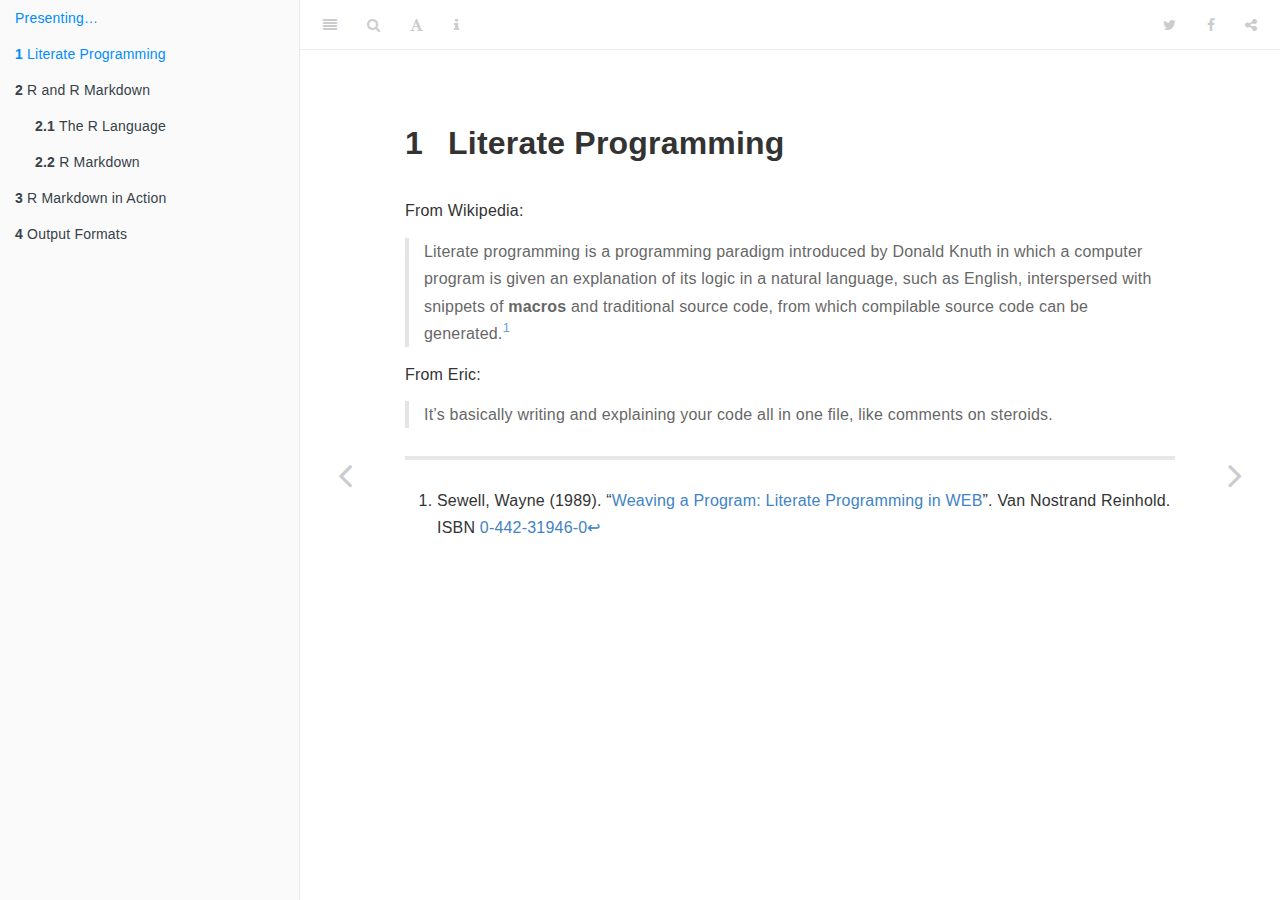
==== docs/literate-programming.html @ 5ab989b5 "Initial commit" ====
<!DOCTYPE html>
<html lang="" xml:lang="">
<head>

  <meta charset="utf-8" />
  <meta http-equiv="X-UA-Compatible" content="IE=edge" />
  <title>1 Literate Programming | _main.utf8</title>
  <meta name="description" content="" />
  <meta name="generator" content="bookdown 0.21 and GitBook 2.6.7" />

  <meta property="og:title" content="1 Literate Programming | _main.utf8" />
  <meta property="og:type" content="book" />
  
  
  
  

  <meta name="twitter:card" content="summary" />
  <meta name="twitter:title" content="1 Literate Programming | _main.utf8" />
  
  
  




  <meta name="viewport" content="width=device-width, initial-scale=1" />
  <meta name="apple-mobile-web-app-capable" content="yes" />
  <meta name="apple-mobile-web-app-status-bar-style" content="black" />
  
  
<link rel="prev" href="index.html"/>
<link rel="next" href="r-and-r-markdown.html"/>
<script src="libs/jquery-2.2.3/jquery.min.js"></script>
<link href="libs/gitbook-2.6.7/css/style.css" rel="stylesheet" />
<link href="libs/gitbook-2.6.7/css/plugin-table.css" rel="stylesheet" />
<link href="libs/gitbook-2.6.7/css/plugin-bookdown.css" rel="stylesheet" />
<link href="libs/gitbook-2.6.7/css/plugin-highlight.css" rel="stylesheet" />
<link href="libs/gitbook-2.6.7/css/plugin-search.css" rel="stylesheet" />
<link href="libs/gitbook-2.6.7/css/plugin-fontsettings.css" rel="stylesheet" />
<link href="libs/gitbook-2.6.7/css/plugin-clipboard.css" rel="stylesheet" />









<script src="libs/accessible-code-block-0.0.1/empty-anchor.js"></script>


<style type="text/css">
code.sourceCode > span { display: inline-block; line-height: 1.25; }
code.sourceCode > span { color: inherit; text-decoration: inherit; }
code.sourceCode > span:empty { height: 1.2em; }
.sourceCode { overflow: visible; }
code.sourceCode { white-space: pre; position: relative; }
pre.sourceCode { margin: 0; }
@media screen {
div.sourceCode { overflow: auto; }
}
@media print {
code.sourceCode { white-space: pre-wrap; }
code.sourceCode > span { text-indent: -5em; padding-left: 5em; }
}
pre.numberSource code
  { counter-reset: source-line 0; }
pre.numberSource code > span
  { position: relative; left: -4em; counter-increment: source-line; }
pre.numberSource code > span > a:first-child::before
  { content: counter(source-line);
    position: relative; left: -1em; text-align: right; vertical-align: baseline;
    border: none; display: inline-block;
    -webkit-touch-callout: none; -webkit-user-select: none;
    -khtml-user-select: none; -moz-user-select: none;
    -ms-user-select: none; user-select: none;
    padding: 0 4px; width: 4em;
    color: #aaaaaa;
  }
pre.numberSource { margin-left: 3em; border-left: 1px solid #aaaaaa;  padding-left: 4px; }
div.sourceCode
  {   }
@media screen {
code.sourceCode > span > a:first-child::before { text-decoration: underline; }
}
code span.al { color: #ff0000; font-weight: bold; } /* Alert */
code span.an { color: #60a0b0; font-weight: bold; font-style: italic; } /* Annotation */
code span.at { color: #7d9029; } /* Attribute */
code span.bn { color: #40a070; } /* BaseN */
code span.bu { } /* BuiltIn */
code span.cf { color: #007020; font-weight: bold; } /* ControlFlow */
code span.ch { color: #4070a0; } /* Char */
code span.cn { color: #880000; } /* Constant */
code span.co { color: #60a0b0; font-style: italic; } /* Comment */
code span.cv { color: #60a0b0; font-weight: bold; font-style: italic; } /* CommentVar */
code span.do { color: #ba2121; font-style: italic; } /* Documentation */
code span.dt { color: #902000; } /* DataType */
code span.dv { color: #40a070; } /* DecVal */
code span.er { color: #ff0000; font-weight: bold; } /* Error */
code span.ex { } /* Extension */
code span.fl { color: #40a070; } /* Float */
code span.fu { color: #06287e; } /* Function */
code span.im { } /* Import */
code span.in { color: #60a0b0; font-weight: bold; font-style: italic; } /* Information */
code span.kw { color: #007020; font-weight: bold; } /* Keyword */
code span.op { color: #666666; } /* Operator */
code span.ot { color: #007020; } /* Other */
code span.pp { color: #bc7a00; } /* Preprocessor */
code span.sc { color: #4070a0; } /* SpecialChar */
code span.ss { color: #bb6688; } /* SpecialString */
code span.st { color: #4070a0; } /* String */
code span.va { color: #19177c; } /* Variable */
code span.vs { color: #4070a0; } /* VerbatimString */
code span.wa { color: #60a0b0; font-weight: bold; font-style: italic; } /* Warning */
</style>

<link rel="stylesheet" href="style/caption.css" type="text/css" />
</head>

<body>



  <div class="book without-animation with-summary font-size-2 font-family-1" data-basepath=".">

    <div class="book-summary">
      <nav role="navigation">

<ul class="summary">
<li class="chapter" data-level="" data-path="index.html"><a href="index.html"><i class="fa fa-check"></i>Presenting…</a></li>
<li class="chapter" data-level="1" data-path="literate-programming.html"><a href="literate-programming.html"><i class="fa fa-check"></i><b>1</b> Literate Programming</a></li>
<li class="chapter" data-level="2" data-path="r-and-r-markdown.html"><a href="r-and-r-markdown.html"><i class="fa fa-check"></i><b>2</b> R and R Markdown</a><ul>
<li class="chapter" data-level="2.1" data-path="r-and-r-markdown.html"><a href="r-and-r-markdown.html#the-r-language"><i class="fa fa-check"></i><b>2.1</b> The R Language</a></li>
<li class="chapter" data-level="2.2" data-path="r-and-r-markdown.html"><a href="r-and-r-markdown.html#r-markdown"><i class="fa fa-check"></i><b>2.2</b> R Markdown</a></li>
</ul></li>
<li class="chapter" data-level="3" data-path="r-markdown-in-action.html"><a href="r-markdown-in-action.html"><i class="fa fa-check"></i><b>3</b> R Markdown in Action</a></li>
<li class="chapter" data-level="4" data-path="output-formats.html"><a href="output-formats.html"><i class="fa fa-check"></i><b>4</b> Output Formats</a></li>
</ul>

      </nav>
    </div>

    <div class="book-body">
      <div class="body-inner">
        <div class="book-header" role="navigation">
          <h1>
            <i class="fa fa-circle-o-notch fa-spin"></i><a href="./"></a>
          </h1>
        </div>

        <div class="page-wrapper" tabindex="-1" role="main">
          <div class="page-inner">

            <section class="normal" id="section-">
<div id="literate-programming" class="section level1">
<h1><span class="header-section-number">1</span> Literate Programming</h1>
<p>From Wikipedia:</p>
<blockquote>
<p>Literate programming is a programming paradigm introduced by Donald Knuth in which a computer program is given an explanation of its logic in a natural language, such as English, interspersed with snippets of <strong>macros</strong> and traditional source code, from which compilable source code can be generated.<a href="#fn1" class="footnote-ref" id="fnref1"><sup>1</sup></a></p>
</blockquote>
<p>From Eric:</p>
<blockquote>
<p>It’s basically writing and explaining your code all in one file, like comments on steroids.</p>
</blockquote>

</div>
<div class="footnotes">
<hr />
<ol start="1">
<li id="fn1"><p>Sewell, Wayne (1989). “<a href="https://archive.org/details/weavingprogramli0000sewe">Weaving a Program: Literate Programming in WEB</a>”. Van Nostrand Reinhold. ISBN <a href="https://en.wikipedia.org/wiki/Special:BookSources/0-442-31946-0">0-442-31946-0</a><a href="literate-programming.html#fnref1" class="footnote-back">↩︎</a></p></li>
</ol>
</div>
            </section>

          </div>
        </div>
      </div>
<a href="index.html" class="navigation navigation-prev " aria-label="Previous page"><i class="fa fa-angle-left"></i></a>
<a href="r-and-r-markdown.html" class="navigation navigation-next " aria-label="Next page"><i class="fa fa-angle-right"></i></a>
    </div>
  </div>
<script src="libs/gitbook-2.6.7/js/app.min.js"></script>
<script src="libs/gitbook-2.6.7/js/lunr.js"></script>
<script src="libs/gitbook-2.6.7/js/clipboard.min.js"></script>
<script src="libs/gitbook-2.6.7/js/plugin-search.js"></script>
<script src="libs/gitbook-2.6.7/js/plugin-sharing.js"></script>
<script src="libs/gitbook-2.6.7/js/plugin-fontsettings.js"></script>
<script src="libs/gitbook-2.6.7/js/plugin-bookdown.js"></script>
<script src="libs/gitbook-2.6.7/js/jquery.highlight.js"></script>
<script src="libs/gitbook-2.6.7/js/plugin-clipboard.js"></script>
<script>
gitbook.require(["gitbook"], function(gitbook) {
gitbook.start({
"sharing": {
"github": false,
"facebook": true,
"twitter": true,
"linkedin": false,
"weibo": false,
"instapaper": false,
"vk": false,
"all": ["facebook", "twitter", "linkedin", "weibo", "instapaper"]
},
"fontsettings": {
"theme": "white",
"family": "sans",
"size": 2
},
"edit": {
"link": null,
"text": null
},
"history": {
"link": null,
"text": null
},
"view": {
"link": null,
"text": null
},
"download": null,
"toc": {
"collapse": "subsection"
}
});
});
</script>

</body>

</html>
---- docs/libs/gitbook-2.6.7/css/style.css ----
/*! normalize.css v2.1.0 | MIT License | git.io/normalize */img,legend{border:0}*,.fa{-webkit-font-smoothing:antialiased}.fa-ul>li,sub,sup{position:relative}.book .book-body .page-wrapper .page-inner section.normal hr:after,.book-langs-index .inner .languages:after,.buttons:after,.dropdown-menu .buttons:after{clear:both}body,html{-ms-text-size-adjust:100%;-webkit-text-size-adjust:100%}article,aside,details,figcaption,figure,footer,header,hgroup,main,nav,section,summary{display:block}audio,canvas,video{display:inline-block}.hidden,[hidden]{display:none}audio:not([controls]){display:none;height:0}html{font-family:sans-serif}body,figure{margin:0}a:focus{outline:dotted thin}a:active,a:hover{outline:0}h1{font-size:2em;margin:.67em 0}abbr[title]{border-bottom:1px dotted}b,strong{font-weight:700}dfn{font-style:italic}hr{-moz-box-sizing:content-box;box-sizing:content-box;height:0}mark{background:#ff0;color:#000}code,kbd,pre,samp{font-family:monospace,serif;font-size:1em}pre{white-space:pre-wrap}q{quotes:"\201C" "\201D" "\2018" "\2019"}small{font-size:80%}sub,sup{font-size:75%;line-height:0;vertical-align:baseline}sup{top:-.5em}sub{bottom:-.25em}svg:not(:root){overflow:hidden}fieldset{border:1px solid silver;margin:0 2px;padding:.35em .625em .75em}legend{padding:0}button,input,select,textarea{font-family:inherit;font-size:100%;margin:0}button,input{line-height:normal}button,select{text-transform:none}button,html input[type=button],input[type=reset],input[type=submit]{-webkit-appearance:button;cursor:pointer}button[disabled],html input[disabled]{cursor:default}input[type=checkbox],input[type=radio]{box-sizing:border-box;padding:0}input[type=search]{-webkit-appearance:textfield;-moz-box-sizing:content-box;-webkit-box-sizing:content-box;box-sizing:content-box}input[type=search]::-webkit-search-cancel-button{margin-right:10px;}button::-moz-focus-inner,input::-moz-focus-inner{border:0;padding:0}textarea{overflow:auto;vertical-align:top}table{border-collapse:collapse;border-spacing:0}/*!
 * Preboot v2
 *
 * Open sourced under MIT license by @mdo.
 * Some variables and mixins from Bootstrap (Apache 2 license).
 */.link-inherit,.link-inherit:focus,.link-inherit:hover{color:inherit}.fa,.fa-stack{display:inline-block}/*!
 *  Font Awesome 4.1.0 by @davegandy - http://fontawesome.io - @fontawesome
 *  License - http://fontawesome.io/license (Font: SIL OFL 1.1, CSS: MIT License)
 */@font-face{font-family:FontAwesome;src:url(./fontawesome/fontawesome-webfont.ttf?v=4.1.0) format('truetype');font-weight:400;font-style:normal}.fa{font-family:FontAwesome;font-style:normal;font-weight:400;line-height:1;-moz-osx-font-smoothing:grayscale}.book .book-header,.book .book-summary{font-family:"Helvetica Neue",Helvetica,Arial,sans-serif}.fa-lg{font-size:1.33333333em;line-height:.75em;vertical-align:-15%}.fa-2x{font-size:2em}.fa-3x{font-size:3em}.fa-4x{font-size:4em}.fa-5x{font-size:5em}.fa-fw{width:1.28571429em;text-align:center}.fa-ul{padding-left:0;margin-left:2.14285714em;list-style-type:none}.fa-li{position:absolute;left:-2.14285714em;width:2.14285714em;top:.14285714em;text-align:center}.fa-li.fa-lg{left:-1.85714286em}.fa-border{padding:.2em .25em .15em;border:.08em solid #eee;border-radius:.1em}.pull-right{float:right}.pull-left{float:left}.fa.pull-left{margin-right:.3em}.fa.pull-right{margin-left:.3em}.fa-spin{-webkit-animation:spin 2s infinite linear;-moz-animation:spin 2s infinite linear;-o-animation:spin 2s infinite linear;animation:spin 2s infinite linear}@-moz-keyframes spin{0%{-moz-transform:rotate(0)}100%{-moz-transform:rotate(359deg)}}@-webkit-keyframes spin{0%{-webkit-transform:rotate(0)}100%{-webkit-transform:rotate(359deg)}}@-o-keyframes spin{0%{-o-transform:rotate(0)}100%{-o-transform:rotate(359deg)}}@keyframes spin{0%{-webkit-transform:rotate(0);transform:rotate(0)}100%{-webkit-transform:rotate(359deg);transform:rotate(359deg)}}.fa-rotate-90{filter:progid:DXImageTransform.Microsoft.BasicImage(rotation=1);-webkit-transform:rotate(90deg);-moz-transform:rotate(90deg);-ms-transform:rotate(90deg);-o-transform:rotate(90deg);transform:rotate(90deg)}.fa-rotate-180{filter:progid:DXImageTransform.Microsoft.BasicImage(rotation=2);-webkit-transform:rotate(180deg);-moz-transform:rotate(180deg);-ms-transform:rotate(180deg);-o-transform:rotate(180deg);transform:rotate(180deg)}.fa-rotate-270{filter:progid:DXImageTransform.Microsoft.BasicImage(rotation=3);-webkit-transform:rotate(270deg);-moz-transform:rotate(270deg);-ms-transform:rotate(270deg);-o-transform:rotate(270deg);transform:rotate(270deg)}.fa-flip-horizontal{filter:progid:DXImageTransform.Microsoft.BasicImage(rotation=0, mirror=1);-webkit-transform:scale(-1,1);-moz-transform:scale(-1,1);-ms-transform:scale(-1,1);-o-transform:scale(-1,1);transform:scale(-1,1)}.fa-flip-vertical{filter:progid:DXImageTransform.Microsoft.BasicImage(rotation=2, mirror=1);-webkit-transform:scale(1,-1);-moz-transform:scale(1,-1);-ms-transform:scale(1,-1);-o-transform:scale(1,-1);transform:scale(1,-1)}.fa-stack{position:relative;width:2em;height:2em;line-height:2em;vertical-align:middle}.fa-stack-1x,.fa-stack-2x{position:absolute;left:0;width:100%;text-align:center}.fa-stack-1x{line-height:inherit}.fa-stack-2x{font-size:2em}.fa-inverse{color:#fff}.fa-glass:before{content:"\f000"}.fa-music:before{content:"\f001"}.fa-search:before{content:"\f002"}.fa-envelope-o:before{content:"\f003"}.fa-heart:before{content:"\f004"}.fa-star:before{content:"\f005"}.fa-star-o:before{content:"\f006"}.fa-user:before{content:"\f007"}.fa-film:before{content:"\f008"}.fa-th-large:before{content:"\f009"}.fa-th:before{content:"\f00a"}.fa-th-list:before{content:"\f00b"}.fa-check:before{content:"\f00c"}.fa-times:before{content:"\f00d"}.fa-search-plus:before{content:"\f00e"}.fa-search-minus:before{content:"\f010"}.fa-power-off:before{content:"\f011"}.fa-signal:before{content:"\f012"}.fa-cog:before,.fa-gear:before{content:"\f013"}.fa-trash-o:before{content:"\f014"}.fa-home:before{content:"\f015"}.fa-file-o:before{content:"\f016"}.fa-clock-o:before{content:"\f017"}.fa-road:before{content:"\f018"}.fa-download:before{content:"\f019"}.fa-arrow-circle-o-down:before{content:"\f01a"}.fa-arrow-circle-o-up:before{content:"\f01b"}.fa-inbox:before{content:"\f01c"}.fa-play-circle-o:before{content:"\f01d"}.fa-repeat:before,.fa-rotate-right:before{content:"\f01e"}.fa-refresh:before{content:"\f021"}.fa-list-alt:before{content:"\f022"}.fa-lock:before{content:"\f023"}.fa-flag:before{content:"\f024"}.fa-headphones:before{content:"\f025"}.fa-volume-off:before{content:"\f026"}.fa-volume-down:before{content:"\f027"}.fa-volume-up:before{content:"\f028"}.fa-qrcode:before{content:"\f029"}.fa-barcode:before{content:"\f02a"}.fa-tag:before{content:"\f02b"}.fa-tags:before{content:"\f02c"}.fa-book:before{content:"\f02d"}.fa-bookmark:before{content:"\f02e"}.fa-print:before{content:"\f02f"}.fa-camera:before{content:"\f030"}.fa-font:before{content:"\f031"}.fa-bold:before{content:"\f032"}.fa-italic:before{content:"\f033"}.fa-text-height:before{content:"\f034"}.fa-text-width:before{content:"\f035"}.fa-align-left:before{content:"\f036"}.fa-align-center:before{content:"\f037"}.fa-align-right:before{content:"\f038"}.fa-align-justify:before{content:"\f039"}.fa-list:before{content:"\f03a"}.fa-dedent:before,.fa-outdent:before{content:"\f03b"}.fa-indent:before{content:"\f03c"}.fa-video-camera:before{content:"\f03d"}.fa-image:before,.fa-photo:before,.fa-picture-o:before{content:"\f03e"}.fa-pencil:before{content:"\f040"}.fa-map-marker:before{content:"\f041"}.fa-adjust:before{content:"\f042"}.fa-tint:before{content:"\f043"}.fa-edit:before,.fa-pencil-square-o:before{content:"\f044"}.fa-share-square-o:before{content:"\f045"}.fa-check-square-o:before{content:"\f046"}.fa-arrows:before{content:"\f047"}.fa-step-backward:before{content:"\f048"}.fa-fast-backward:before{content:"\f049"}.fa-backward:before{content:"\f04a"}.fa-play:before{content:"\f04b"}.fa-pause:before{content:"\f04c"}.fa-stop:before{content:"\f04d"}.fa-forward:before{content:"\f04e"}.fa-fast-forward:before{content:"\f050"}.fa-step-forward:before{content:"\f051"}.fa-eject:before{content:"\f052"}.fa-chevron-left:before{content:"\f053"}.fa-chevron-right:before{content:"\f054"}.fa-plus-circle:before{content:"\f055"}.fa-minus-circle:before{content:"\f056"}.fa-times-circle:before{content:"\f057"}.fa-check-circle:before{content:"\f058"}.fa-question-circle:before{content:"\f059"}.fa-info-circle:before{content:"\f05a"}.fa-crosshairs:before{content:"\f05b"}.fa-times-circle-o:before{content:"\f05c"}.fa-check-circle-o:before{content:"\f05d"}.fa-ban:before{content:"\f05e"}.fa-arrow-left:before{content:"\f060"}.fa-arrow-right:before{content:"\f061"}.fa-arrow-up:before{content:"\f062"}.fa-arrow-down:before{content:"\f063"}.fa-mail-forward:before,.fa-share:before{content:"\f064"}.fa-expand:before{content:"\f065"}.fa-compress:before{content:"\f066"}.fa-plus:before{content:"\f067"}.fa-minus:before{content:"\f068"}.fa-asterisk:before{content:"\f069"}.fa-exclamation-circle:before{content:"\f06a"}.fa-gift:before{content:"\f06b"}.fa-leaf:before{content:"\f06c"}.fa-fire:before{content:"\f06d"}.fa-eye:before{content:"\f06e"}.fa-eye-slash:before{content:"\f070"}.fa-exclamation-triangle:before,.fa-warning:before{content:"\f071"}.fa-plane:before{content:"\f072"}.fa-calendar:before{content:"\f073"}.fa-random:before{content:"\f074"}.fa-comment:before{content:"\f075"}.fa-magnet:before{content:"\f076"}.fa-chevron-up:before{content:"\f077"}.fa-chevron-down:before{content:"\f078"}.fa-retweet:before{content:"\f079"}.fa-shopping-cart:before{content:"\f07a"}.fa-folder:before{content:"\f07b"}.fa-folder-open:before{content:"\f07c"}.fa-arrows-v:before{content:"\f07d"}.fa-arrows-h:before{content:"\f07e"}.fa-bar-chart-o:before{content:"\f080"}.fa-twitter-square:before{content:"\f081"}.fa-facebook-square:before{content:"\f082"}.fa-camera-retro:before{content:"\f083"}.fa-key:before{content:"\f084"}.fa-cogs:before,.fa-gears:before{content:"\f085"}.fa-comments:before{content:"\f086"}.fa-thumbs-o-up:before{content:"\f087"}.fa-thumbs-o-down:before{content:"\f088"}.fa-star-half:before{content:"\f089"}.fa-heart-o:before{content:"\f08a"}.fa-sign-out:before{content:"\f08b"}.fa-linkedin-square:before{content:"\f08c"}.fa-thumb-tack:before{content:"\f08d"}.fa-external-link:before{content:"\f08e"}.fa-sign-in:before{content:"\f090"}.fa-trophy:before{content:"\f091"}.fa-github-square:before{content:"\f092"}.fa-upload:before{content:"\f093"}.fa-lemon-o:before{content:"\f094"}.fa-phone:before{content:"\f095"}.fa-square-o:before{content:"\f096"}.fa-bookmark-o:before{content:"\f097"}.fa-phone-square:before{content:"\f098"}.fa-twitter:before{content:"\f099"}.fa-facebook:before{content:"\f09a"}.fa-github:before{content:"\f09b"}.fa-unlock:before{content:"\f09c"}.fa-credit-card:before{content:"\f09d"}.fa-rss:before{content:"\f09e"}.fa-hdd-o:before{content:"\f0a0"}.fa-bullhorn:before{content:"\f0a1"}.fa-bell:before{content:"\f0f3"}.fa-certificate:before{content:"\f0a3"}.fa-hand-o-right:before{content:"\f0a4"}.fa-hand-o-left:before{content:"\f0a5"}.fa-hand-o-up:before{content:"\f0a6"}.fa-hand-o-down:before{content:"\f0a7"}.fa-arrow-circle-left:before{content:"\f0a8"}.fa-arrow-circle-right:before{content:"\f0a9"}.fa-arrow-circle-up:before{content:"\f0aa"}.fa-arrow-circle-down:before{content:"\f0ab"}.fa-globe:before{content:"\f0ac"}.fa-wrench:before{content:"\f0ad"}.fa-tasks:before{content:"\f0ae"}.fa-filter:before{content:"\f0b0"}.fa-briefcase:before{content:"\f0b1"}.fa-arrows-alt:before{content:"\f0b2"}.fa-group:before,.fa-users:before{content:"\f0c0"}.fa-chain:before,.fa-link:before{content:"\f0c1"}.fa-cloud:before{content:"\f0c2"}.fa-flask:before{content:"\f0c3"}.fa-cut:before,.fa-scissors:before{content:"\f0c4"}.fa-copy:before,.fa-files-o:before{content:"\f0c5"}.fa-paperclip:before{content:"\f0c6"}.fa-floppy-o:before,.fa-save:before{content:"\f0c7"}.fa-square:before{content:"\f0c8"}.fa-bars:before,.fa-navicon:before,.fa-reorder:before{content:"\f0c9"}.fa-list-ul:before{content:"\f0ca"}.fa-list-ol:before{content:"\f0cb"}.fa-strikethrough:before{content:"\f0cc"}.fa-underline:before{content:"\f0cd"}.fa-table:before{content:"\f0ce"}.fa-magic:before{content:"\f0d0"}.fa-truck:before{content:"\f0d1"}.fa-pinterest:before{content:"\f0d2"}.fa-pinterest-square:before{content:"\f0d3"}.fa-google-plus-square:before{content:"\f0d4"}.fa-google-plus:before{content:"\f0d5"}.fa-money:before{content:"\f0d6"}.fa-caret-down:before{content:"\f0d7"}.fa-caret-up:before{content:"\f0d8"}.fa-caret-left:before{content:"\f0d9"}.fa-caret-right:before{content:"\f0da"}.fa-columns:before{content:"\f0db"}.fa-sort:before,.fa-unsorted:before{content:"\f0dc"}.fa-sort-desc:before,.fa-sort-down:before{content:"\f0dd"}.fa-sort-asc:before,.fa-sort-up:before{content:"\f0de"}.fa-envelope:before{content:"\f0e0"}.fa-linkedin:before{content:"\f0e1"}.fa-rotate-left:before,.fa-undo:before{content:"\f0e2"}.fa-gavel:before,.fa-legal:before{content:"\f0e3"}.fa-dashboard:before,.fa-tachometer:before{content:"\f0e4"}.fa-comment-o:before{content:"\f0e5"}.fa-comments-o:before{content:"\f0e6"}.fa-bolt:before,.fa-flash:before{content:"\f0e7"}.fa-sitemap:before{content:"\f0e8"}.fa-umbrella:before{content:"\f0e9"}.fa-clipboard:before,.fa-paste:before{content:"\f0ea"}.fa-lightbulb-o:before{content:"\f0eb"}.fa-exchange:before{content:"\f0ec"}.fa-cloud-download:before{content:"\f0ed"}.fa-cloud-upload:before{content:"\f0ee"}.fa-user-md:before{content:"\f0f0"}.fa-stethoscope:before{content:"\f0f1"}.fa-suitcase:before{content:"\f0f2"}.fa-bell-o:before{content:"\f0a2"}.fa-coffee:before{content:"\f0f4"}.fa-cutlery:before{content:"\f0f5"}.fa-file-text-o:before{content:"\f0f6"}.fa-building-o:before{content:"\f0f7"}.fa-hospital-o:before{content:"\f0f8"}.fa-ambulance:before{content:"\f0f9"}.fa-medkit:before{content:"\f0fa"}.fa-fighter-jet:before{content:"\f0fb"}.fa-beer:before{content:"\f0fc"}.fa-h-square:before{content:"\f0fd"}.fa-plus-square:before{content:"\f0fe"}.fa-angle-double-left:before{content:"\f100"}.fa-angle-double-right:before{content:"\f101"}.fa-angle-double-up:before{content:"\f102"}.fa-angle-double-down:before{content:"\f103"}.fa-angle-left:before{content:"\f104"}.fa-angle-right:before{content:"\f105"}.fa-angle-up:before{content:"\f106"}.fa-angle-down:before{content:"\f107"}.fa-desktop:before{content:"\f108"}.fa-laptop:before{content:"\f109"}.fa-tablet:before{content:"\f10a"}.fa-mobile-phone:before,.fa-mobile:before{content:"\f10b"}.fa-circle-o:before{content:"\f10c"}.fa-quote-left:before{content:"\f10d"}.fa-quote-right:before{content:"\f10e"}.fa-spinner:before{content:"\f110"}.fa-circle:before{content:"\f111"}.fa-mail-reply:before,.fa-reply:before{content:"\f112"}.fa-github-alt:before{content:"\f113"}.fa-folder-o:before{content:"\f114"}.fa-folder-open-o:before{content:"\f115"}.fa-smile-o:before{content:"\f118"}.fa-frown-o:before{content:"\f119"}.fa-meh-o:before{content:"\f11a"}.fa-gamepad:before{content:"\f11b"}.fa-keyboard-o:before{content:"\f11c"}.fa-flag-o:before{content:"\f11d"}.fa-flag-checkered:before{content:"\f11e"}.fa-terminal:before{content:"\f120"}.fa-code:before{content:"\f121"}.fa-mail-reply-all:before,.fa-reply-all:before{content:"\f122"}.fa-star-half-empty:before,.fa-star-half-full:before,.fa-star-half-o:before{content:"\f123"}.fa-location-arrow:before{content:"\f124"}.fa-crop:before{content:"\f125"}.fa-code-fork:before{content:"\f126"}.fa-chain-broken:before,.fa-unlink:before{content:"\f127"}.fa-question:before{content:"\f128"}.fa-info:before{content:"\f129"}.fa-exclamation:before{content:"\f12a"}.fa-superscript:before{content:"\f12b"}.fa-subscript:before{content:"\f12c"}.fa-eraser:before{content:"\f12d"}.fa-puzzle-piece:before{content:"\f12e"}.fa-microphone:before{content:"\f130"}.fa-microphone-slash:before{content:"\f131"}.fa-shield:before{content:"\f132"}.fa-calendar-o:before{content:"\f133"}.fa-fire-extinguisher:before{content:"\f134"}.fa-rocket:before{content:"\f135"}.fa-maxcdn:before{content:"\f136"}.fa-chevron-circle-left:before{content:"\f137"}.fa-chevron-circle-right:before{content:"\f138"}.fa-chevron-circle-up:before{content:"\f139"}.fa-chevron-circle-down:before{content:"\f13a"}.fa-html5:before{content:"\f13b"}.fa-css3:before{content:"\f13c"}.fa-anchor:before{content:"\f13d"}.fa-unlock-alt:before{content:"\f13e"}.fa-bullseye:before{content:"\f140"}.fa-ellipsis-h:before{content:"\f141"}.fa-ellipsis-v:before{content:"\f142"}.fa-rss-square:before{content:"\f143"}.fa-play-circle:before{content:"\f144"}.fa-ticket:before{content:"\f145"}.fa-minus-square:before{content:"\f146"}.fa-minus-square-o:before{content:"\f147"}.fa-level-up:before{content:"\f148"}.fa-level-down:before{content:"\f149"}.fa-check-square:before{content:"\f14a"}.fa-pencil-square:before{content:"\f14b"}.fa-external-link-square:before{content:"\f14c"}.fa-share-square:before{content:"\f14d"}.fa-compass:before{content:"\f14e"}.fa-caret-square-o-down:before,.fa-toggle-down:before{content:"\f150"}.fa-caret-square-o-up:before,.fa-toggle-up:before{content:"\f151"}.fa-caret-square-o-right:before,.fa-toggle-right:before{content:"\f152"}.fa-eur:before,.fa-euro:before{content:"\f153"}.fa-gbp:before{content:"\f154"}.fa-dollar:before,.fa-usd:before{content:"\f155"}.fa-inr:before,.fa-rupee:before{content:"\f156"}.fa-cny:before,.fa-jpy:before,.fa-rmb:before,.fa-yen:before{content:"\f157"}.fa-rouble:before,.fa-rub:before,.fa-ruble:before{content:"\f158"}.fa-krw:before,.fa-won:before{content:"\f159"}.fa-bitcoin:before,.fa-btc:before{content:"\f15a"}.fa-file:before{content:"\f15b"}.fa-file-text:before{content:"\f15c"}.fa-sort-alpha-asc:before{content:"\f15d"}.fa-sort-alpha-desc:before{content:"\f15e"}.fa-sort-amount-asc:before{content:"\f160"}.fa-sort-amount-desc:before{content:"\f161"}.fa-sort-numeric-asc:before{content:"\f162"}.fa-sort-numeric-desc:before{content:"\f163"}.fa-thumbs-up:before{content:"\f164"}.fa-thumbs-down:before{content:"\f165"}.fa-youtube-square:before{content:"\f166"}.fa-youtube:before{content:"\f167"}.fa-xing:before{content:"\f168"}.fa-xing-square:before{content:"\f169"}.fa-youtube-play:before{content:"\f16a"}.fa-dropbox:before{content:"\f16b"}.fa-stack-overflow:before{content:"\f16c"}.fa-instagram:before{content:"\f16d"}.fa-flickr:before{content:"\f16e"}.fa-adn:before{content:"\f170"}.fa-bitbucket:before{content:"\f171"}.fa-bitbucket-square:before{content:"\f172"}.fa-tumblr:before{content:"\f173"}.fa-tumblr-square:before{content:"\f174"}.fa-long-arrow-down:before{content:"\f175"}.fa-long-arrow-up:before{content:"\f176"}.fa-long-arrow-left:before{content:"\f177"}.fa-long-arrow-right:before{content:"\f178"}.fa-apple:before{content:"\f179"}.fa-windows:before{content:"\f17a"}.fa-android:before{content:"\f17b"}.fa-linux:before{content:"\f17c"}.fa-dribbble:before{content:"\f17d"}.fa-skype:before{content:"\f17e"}.fa-foursquare:before{content:"\f180"}.fa-trello:before{content:"\f181"}.fa-female:before{content:"\f182"}.fa-male:before{content:"\f183"}.fa-gittip:before{content:"\f184"}.fa-sun-o:before{content:"\f185"}.fa-moon-o:before{content:"\f186"}.fa-archive:before{content:"\f187"}.fa-bug:before{content:"\f188"}.fa-vk:before{content:"\f189"}.fa-weibo:before{content:"\f18a"}.fa-renren:before{content:"\f18b"}.fa-pagelines:before{content:"\f18c"}.fa-stack-exchange:before{content:"\f18d"}.fa-arrow-circle-o-right:before{content:"\f18e"}.fa-arrow-circle-o-left:before{content:"\f190"}.fa-caret-square-o-left:before,.fa-toggle-left:before{content:"\f191"}.fa-dot-circle-o:before{content:"\f192"}.fa-wheelchair:before{content:"\f193"}.fa-vimeo-square:before{content:"\f194"}.fa-try:before,.fa-turkish-lira:before{content:"\f195"}.fa-plus-square-o:before{content:"\f196"}.fa-space-shuttle:before{content:"\f197"}.fa-slack:before{content:"\f198"}.fa-envelope-square:before{content:"\f199"}.fa-wordpress:before{content:"\f19a"}.fa-openid:before{content:"\f19b"}.fa-bank:before,.fa-institution:before,.fa-university:before{content:"\f19c"}.fa-graduation-cap:before,.fa-mortar-board:before{content:"\f19d"}.fa-yahoo:before{content:"\f19e"}.fa-google:before{content:"\f1a0"}.fa-reddit:before{content:"\f1a1"}.fa-reddit-square:before{content:"\f1a2"}.fa-stumbleupon-circle:before{content:"\f1a3"}.fa-stumbleupon:before{content:"\f1a4"}.fa-delicious:before{content:"\f1a5"}.fa-digg:before{content:"\f1a6"}.fa-pied-piper-square:before,.fa-pied-piper:before{content:"\f1a7"}.fa-pied-piper-alt:before{content:"\f1a8"}.fa-drupal:before{content:"\f1a9"}.fa-joomla:before{content:"\f1aa"}.fa-language:before{content:"\f1ab"}.fa-fax:before{content:"\f1ac"}.fa-building:before{content:"\f1ad"}.fa-child:before{content:"\f1ae"}.fa-paw:before{content:"\f1b0"}.fa-spoon:before{content:"\f1b1"}.fa-cube:before{content:"\f1b2"}.fa-cubes:before{content:"\f1b3"}.fa-behance:before{content:"\f1b4"}.fa-behance-square:before{content:"\f1b5"}.fa-steam:before{content:"\f1b6"}.fa-steam-square:before{content:"\f1b7"}.fa-recycle:before{content:"\f1b8"}.fa-automobile:before,.fa-car:before{content:"\f1b9"}.fa-cab:before,.fa-taxi:before{content:"\f1ba"}.fa-tree:before{content:"\f1bb"}.fa-spotify:before{content:"\f1bc"}.fa-deviantart:before{content:"\f1bd"}.fa-soundcloud:before{content:"\f1be"}.fa-database:before{content:"\f1c0"}.fa-file-pdf-o:before{content:"\f1c1"}.fa-file-word-o:before{content:"\f1c2"}.fa-file-excel-o:before{content:"\f1c3"}.fa-file-powerpoint-o:before{content:"\f1c4"}.fa-file-image-o:before,.fa-file-photo-o:before,.fa-file-picture-o:before{content:"\f1c5"}.fa-file-archive-o:before,.fa-file-zip-o:before{content:"\f1c6"}.fa-file-audio-o:before,.fa-file-sound-o:before{content:"\f1c7"}.fa-file-movie-o:before,.fa-file-video-o:before{content:"\f1c8"}.fa-file-code-o:before{content:"\f1c9"}.fa-vine:before{content:"\f1ca"}.fa-codepen:before{content:"\f1cb"}.fa-jsfiddle:before{content:"\f1cc"}.fa-life-bouy:before,.fa-life-ring:before,.fa-life-saver:before,.fa-support:before{content:"\f1cd"}.fa-circle-o-notch:before{content:"\f1ce"}.fa-ra:before,.fa-rebel:before{content:"\f1d0"}.fa-empire:before,.fa-ge:before{content:"\f1d1"}.fa-git-square:before{content:"\f1d2"}.fa-git:before{content:"\f1d3"}.fa-hacker-news:before{content:"\f1d4"}.fa-tencent-weibo:before{content:"\f1d5"}.fa-qq:before{content:"\f1d6"}.fa-wechat:before,.fa-weixin:before{content:"\f1d7"}.fa-paper-plane:before,.fa-send:before{content:"\f1d8"}.fa-paper-plane-o:before,.fa-send-o:before{content:"\f1d9"}.fa-history:before{content:"\f1da"}.fa-circle-thin:before{content:"\f1db"}.fa-header:before{content:"\f1dc"}.fa-paragraph:before{content:"\f1dd"}.fa-sliders:before{content:"\f1de"}.fa-share-alt:before{content:"\f1e0"}.fa-share-alt-square:before{content:"\f1e1"}.fa-bomb:before{content:"\f1e2"}.book-langs-index{width:100%;height:100%;padding:40px 0;margin:0;overflow:auto}@media (max-width:600px){.book-langs-index{padding:0}}.book-langs-index .inner{max-width:600px;width:100%;margin:0 auto;padding:30px;background:#fff;border-radius:3px}.book-langs-index .inner h3{margin:0}.book-langs-index .inner .languages{list-style:none;padding:20px 30px;margin-top:20px;border-top:1px solid #eee}.book-langs-index .inner .languages:after,.book-langs-index .inner .languages:before{content:" ";display:table;line-height:0}.book-langs-index .inner .languages li{width:50%;float:left;padding:10px 5px;font-size:16px}@media (max-width:600px){.book-langs-index .inner .languages li{width:100%;max-width:100%}}.book .book-header{overflow:visible;height:50px;padding:0 8px;z-index:2;font-size:.85em;color:#7e888b;background:0 0}.book .book-header .btn{display:block;height:50px;padding:0 15px;border-bottom:none;color:#ccc;text-transform:uppercase;line-height:50px;-webkit-box-shadow:none!important;box-shadow:none!important;position:relative;font-size:14px}.book .book-header .btn:hover{position:relative;text-decoration:none;color:#444;background:0 0}.book .book-header h1{margin:0;font-size:20px;font-weight:200;text-align:center;line-height:50px;opacity:0;padding-left:200px;padding-right:200px;-webkit-transition:opacity .2s ease;-moz-transition:opacity .2s ease;-o-transition:opacity .2s ease;transition:opacity .2s ease;overflow:hidden;text-overflow:ellipsis;white-space:nowrap}.book .book-header h1 a,.book .book-header h1 a:hover{color:inherit;text-decoration:none}@media (max-width:1000px){.book .book-header h1{display:none}}.book .book-header h1 i{display:none}.book .book-header:hover h1{opacity:1}.book.is-loading .book-header h1 i{display:inline-block}.book.is-loading .book-header h1 a{display:none}.dropdown{position:relative}.dropdown-menu{position:absolute;top:100%;left:0;z-index:100;display:none;float:left;min-width:160px;padding:0;margin:2px 0 0;list-style:none;font-size:14px;background-color:#fafafa;border:1px solid rgba(0,0,0,.07);border-radius:1px;-webkit-box-shadow:0 6px 12px rgba(0,0,0,.175);box-shadow:0 6px 12px rgba(0,0,0,.175);background-clip:padding-box}.dropdown-menu.open{display:block}.dropdown-menu.dropdown-left{left:auto;right:4%}.dropdown-menu.dropdown-left .dropdown-caret{right:14px;left:auto}.dropdown-menu .dropdown-caret{position:absolute;top:-8px;left:14px;width:18px;height:10px;float:left;overflow:hidden}.dropdown-menu .dropdown-caret .caret-inner,.dropdown-menu .dropdown-caret .caret-outer{display:inline-block;top:0;border-left:9px solid transparent;border-right:9px solid transparent;position:absolute}.dropdown-menu .dropdown-caret .caret-outer{border-bottom:9px solid rgba(0,0,0,.1);height:auto;left:0;width:auto;margin-left:-1px}.dropdown-menu .dropdown-caret .caret-inner{margin-top:-1px;top:1px;border-bottom:9px solid #fafafa}.dropdown-menu .buttons{border-bottom:1px solid rgba(0,0,0,.07)}.dropdown-menu .buttons:after,.dropdown-menu .buttons:before{content:" ";display:table;line-height:0}.dropdown-menu .buttons:last-child{border-bottom:none}.dropdown-menu .buttons .button{border:0;background-color:transparent;color:#a6a6a6;width:100%;text-align:center;float:left;line-height:1.42857143;padding:8px 4px}.alert,.dropdown-menu .buttons .button:hover{color:#444}.dropdown-menu .buttons .button:focus,.dropdown-menu .buttons .button:hover{outline:0}.dropdown-menu .buttons .button.size-2{width:50%}.dropdown-menu .buttons .button.size-3{width:33%}.alert{padding:15px;margin-bottom:20px;background:#eee;border-bottom:5px solid #ddd}.alert-success{background:#dff0d8;border-color:#d6e9c6;color:#3c763d}.alert-info{background:#d9edf7;border-color:#bce8f1;color:#31708f}.alert-danger{background:#f2dede;border-color:#ebccd1;color:#a94442}.alert-warning{background:#fcf8e3;border-color:#faebcc;color:#8a6d3b}.book .book-summary{position:absolute;top:0;left:-300px;bottom:0;z-index:1;width:300px;color:#364149;background:#fafafa;border-right:1px solid rgba(0,0,0,.07);-webkit-transition:left 250ms ease;-moz-transition:left 250ms ease;-o-transition:left 250ms ease;transition:left 250ms ease}.book .book-summary ul.summary{position:absolute;top:0;left:0;right:0;bottom:0;overflow-y:auto;list-style:none;margin:0;padding:0;-webkit-transition:top .5s ease;-moz-transition:top .5s ease;-o-transition:top .5s ease;transition:top .5s ease}.book .book-summary ul.summary li{list-style:none}.book .book-summary ul.summary li.divider{height:1px;margin:7px 0;overflow:hidden;background:rgba(0,0,0,.07)}.book .book-summary ul.summary li i.fa-check{display:none;position:absolute;right:9px;top:16px;font-size:9px;color:#3c3}.book .book-summary ul.summary li.done>a{color:#364149;font-weight:400}.book .book-summary ul.summary li.done>a i{display:inline}.book .book-summary ul.summary li a,.book .book-summary ul.summary li span{display:block;padding:10px 15px;border-bottom:none;color:#364149;background:0 0;text-overflow:ellipsis;overflow:hidden;white-space:nowrap;position:relative}.book .book-summary ul.summary li span{cursor:not-allowed;opacity:.3;filter:alpha(opacity=30)}.book .book-summary ul.summary li a:hover,.book .book-summary ul.summary li.active>a{color:#008cff;background:0 0;text-decoration:none}.book .book-summary ul.summary li ul{padding-left:20px}@media (max-width:600px){.book .book-summary{width:calc(100% - 60px);bottom:0;left:-100%}}.book.with-summary .book-summary{left:0}.book.without-animation .book-summary{-webkit-transition:none!important;-moz-transition:none!important;-o-transition:none!important;transition:none!important}.book{position:relative;width:100%;height:100%}.book .book-body,.book .book-body .body-inner{position:absolute;top:0;left:0;overflow-y:auto;bottom:0;right:0}.book .book-body{color:#000;background:#fff;-webkit-transition:left 250ms ease;-moz-transition:left 250ms ease;-o-transition:left 250ms ease;transition:left 250ms ease}.book .book-body .page-wrapper{position:relative;outline:0}.book .book-body .page-wrapper .page-inner{max-width:800px;margin:0 auto;padding:20px 0 40px}.book .book-body .page-wrapper .page-inner section{margin:0;padding:5px 15px;background:#fff;border-radius:2px;line-height:1.7;font-size:1.6rem}.book .book-body .page-wrapper .page-inner .btn-group .btn{border-radius:0;background:#eee;border:0}@media (max-width:1240px){.book .book-body{-webkit-transition:-webkit-transform 250ms ease;-moz-transition:-moz-transform 250ms ease;-o-transition:-o-transform 250ms ease;transition:transform 250ms ease;padding-bottom:20px}.book .book-body .body-inner{position:static;min-height:calc(100% - 50px)}}@media (min-width:600px){.book.with-summary .book-body{left:300px}}@media (max-width:600px){.book.with-summary{overflow:hidden}.book.with-summary .book-body{-webkit-transform:translate(calc(100% - 60px),0);-moz-transform:translate(calc(100% - 60px),0);-ms-transform:translate(calc(100% - 60px),0);-o-transform:translate(calc(100% - 60px),0);transform:translate(calc(100% - 60px),0)}}.book.without-animation .book-body{-webkit-transition:none!important;-moz-transition:none!important;-o-transition:none!important;transition:none!important}.buttons:after,.buttons:before{content:" ";display:table;line-height:0}.button{border:0;background:#eee;color:#666;width:100%;text-align:center;float:left;line-height:1.42857143;padding:8px 4px}.button:hover{color:#444}.button:focus,.button:hover{outline:0}.button.size-2{width:50%}.button.size-3{width:33%}.book .book-body .page-wrapper .page-inner section{display:none}.book .book-body .page-wrapper .page-inner section.normal{display:block;word-wrap:break-word;overflow:hidden;color:#333;line-height:1.7;text-size-adjust:100%;-ms-text-size-adjust:100%;-webkit-text-size-adjust:100%;-moz-text-size-adjust:100%}.book .book-body .page-wrapper .page-inner section.normal *{box-sizing:border-box;-webkit-box-sizing:border-box;}.book .book-body .page-wrapper .page-inner section.normal>:first-child{margin-top:0!important}.book .book-body .page-wrapper .page-inner section.normal>:last-child{margin-bottom:0!important}.book .book-body .page-wrapper .page-inner section.normal blockquote,.book .book-body .page-wrapper .page-inner section.normal code,.book .book-body .page-wrapper .page-inner section.normal figure,.book .book-body .page-wrapper .page-inner section.normal img,.book .book-body .page-wrapper .page-inner section.normal pre,.book .book-body .page-wrapper .page-inner section.normal table,.book .book-body .page-wrapper .page-inner section.normal tr{page-break-inside:avoid}.book .book-body .page-wrapper .page-inner section.normal h2,.book .book-body .page-wrapper .page-inner section.normal h3,.book .book-body .page-wrapper .page-inner section.normal h4,.book .book-body .page-wrapper .page-inner section.normal h5,.book .book-body .page-wrapper .page-inner section.normal p{orphans:3;widows:3}.book .book-body .page-wrapper .page-inner section.normal h1,.book .book-body .page-wrapper .page-inner section.normal h2,.book .book-body .page-wrapper .page-inner section.normal h3,.book .book-body .page-wrapper .page-inner section.normal h4,.book .book-body .page-wrapper .page-inner section.normal h5{page-break-after:avoid}.book .book-body .page-wrapper .page-inner section.normal b,.book .book-body .page-wrapper .page-inner section.normal strong{font-weight:700}.book .book-body .page-wrapper .page-inner section.normal em{font-style:italic}.book .book-body .page-wrapper .page-inner section.normal blockquote,.book .book-body .page-wrapper .page-inner section.normal dl,.book .book-body .page-wrapper .page-inner section.normal ol,.book .book-body .page-wrapper .page-inner section.normal p,.book .book-body .page-wrapper .page-inner section.normal table,.book .book-body .page-wrapper .page-inner section.normal ul{margin-top:0;margin-bottom:.85em}.book .book-body .page-wrapper .page-inner section.normal a{color:#4183c4;text-decoration:none;background:0 0}.book .book-body .page-wrapper .page-inner section.normal a:active,.book .book-body .page-wrapper .page-inner section.normal a:focus,.book .book-body .page-wrapper .page-inner section.normal a:hover{outline:0;text-decoration:underline}.book .book-body .page-wrapper .page-inner section.normal img{border:0;max-width:100%}.book .book-body .page-wrapper .page-inner section.normal hr{height:4px;padding:0;margin:1.7em 0;overflow:hidden;background-color:#e7e7e7;border:none}.book .book-body .page-wrapper .page-inner section.normal hr:after,.book .book-body .page-wrapper .page-inner section.normal hr:before{display:table;content:" "}.book .book-body .page-wrapper .page-inner section.normal h1,.book .book-body .page-wrapper .page-inner section.normal h2,.book .book-body .page-wrapper .page-inner section.normal h3,.book .book-body .page-wrapper .page-inner section.normal h4,.book .book-body .page-wrapper .page-inner section.normal h5,.book .book-body .page-wrapper .page-inner section.normal h6{margin-top:1.275em;margin-bottom:.85em;}.book .book-body .page-wrapper .page-inner section.normal h1{font-size:2em}.book .book-body .page-wrapper .page-inner section.normal h2{font-size:1.75em}.book .book-body .page-wrapper .page-inner section.normal h3{font-size:1.5em}.book .book-body .page-wrapper .page-inner section.normal h4{font-size:1.25em}.book .book-body .page-wrapper .page-inner section.normal h5{font-size:1em}.book .book-body .page-wrapper .page-inner section.normal h6{font-size:1em;color:#777}.book .book-body .page-wrapper .page-inner section.normal code,.book .book-body .page-wrapper .page-inner section.normal pre{font-family:Consolas,"Liberation Mono",Menlo,Courier,monospace;direction:ltr;border:none;color:inherit}.book .book-body .page-wrapper .page-inner section.normal pre{overflow:auto;word-wrap:normal;margin:0 0 1.275em;padding:.85em 1em;background:#f7f7f7}.book .book-body .page-wrapper .page-inner section.normal pre>code{display:inline;max-width:initial;padding:0;margin:0;overflow:initial;line-height:inherit;font-size:.85em;white-space:pre;background:0 0}.book .book-body .page-wrapper .page-inner section.normal pre>code:after,.book .book-body .page-wrapper .page-inner section.normal pre>code:before{content:normal}.book .book-body .page-wrapper .page-inner section.normal code{padding:.2em;margin:0;font-size:.85em;background-color:#f7f7f7}.book .book-body .page-wrapper .page-inner section.normal code:after,.book .book-body .page-wrapper .page-inner section.normal code:before{letter-spacing:-.2em;content:"\00a0"}.book .book-body .page-wrapper .page-inner section.normal ol,.book .book-body .page-wrapper .page-inner section.normal ul{padding:0 0 0 2em;margin:0 0 .85em}.book .book-body .page-wrapper .page-inner section.normal ol ol,.book .book-body .page-wrapper .page-inner section.normal ol ul,.book .book-body .page-wrapper .page-inner section.normal ul ol,.book .book-body .page-wrapper .page-inner section.normal ul ul{margin-top:0;margin-bottom:0}.book .book-body .page-wrapper .page-inner section.normal ol ol{list-style-type:lower-roman}.book .book-body .page-wrapper .page-inner section.normal blockquote{margin:0 0 .85em;padding:0 15px;opacity:0.75;border-left:4px solid #dcdcdc}.book .book-body .page-wrapper .page-inner section.normal blockquote:first-child{margin-top:0}.book .book-body .page-wrapper .page-inner section.normal blockquote:last-child{margin-bottom:0}.book .book-body .page-wrapper .page-inner section.normal dl{padding:0}.book .book-body .page-wrapper .page-inner section.normal dl dt{padding:0;margin-top:.85em;font-style:italic;font-weight:700}.book .book-body .page-wrapper .page-inner section.normal dl dd{padding:0 .85em;margin-bottom:.85em}.book .book-body .page-wrapper .page-inner section.normal dd{margin-left:0}.book .book-body .page-wrapper .page-inner section.normal .glossary-term{cursor:help;text-decoration:underline}.book .book-body .navigation{position:absolute;top:50px;bottom:0;margin:0;max-width:150px;min-width:90px;display:flex;justify-content:center;align-content:center;flex-direction:column;font-size:40px;color:#ccc;text-align:center;-webkit-transition:all 350ms ease;-moz-transition:all 350ms ease;-o-transition:all 350ms ease;transition:all 350ms ease}.book .book-body .navigation:hover{text-decoration:none;color:#444}.book .book-body .navigation.navigation-next{right:0}.book .book-body .navigation.navigation-prev{left:0}@media (max-width:1240px){.book .book-body .navigation{position:static;top:auto;max-width:50%;width:50%;display:inline-block;float:left}.book .book-body .navigation.navigation-unique{max-width:100%;width:100%}}.book .book-body .page-wrapper .page-inner section.glossary{margin-bottom:40px}.book .book-body .page-wrapper .page-inner section.glossary h2 a,.book .book-body .page-wrapper .page-inner section.glossary h2 a:hover{color:inherit;text-decoration:none}.book .book-body .page-wrapper .page-inner section.glossary .glossary-index{list-style:none;margin:0;padding:0}.book .book-body .page-wrapper .page-inner section.glossary .glossary-index li{display:inline;margin:0 8px;white-space:nowrap}*{-webkit-box-sizing:border-box;-moz-box-sizing:border-box;box-sizing:border-box;-webkit-overflow-scrolling:touch;-webkit-tap-highlight-color:transparent;-webkit-text-size-adjust:none;-webkit-touch-callout:none}a{text-decoration:none}body,html{height:100%}html{font-size:62.5%}body{text-rendering:optimizeLegibility;font-smoothing:antialiased;font-family:"Helvetica Neue",Helvetica,Arial,sans-serif;font-size:14px;letter-spacing:.2px;text-size-adjust:100%}
.book .book-summary ul.summary li a span {display:inline;padding:initial;overflow:visible;cursor:auto;opacity:1;}
---- docs/libs/gitbook-2.6.7/css/plugin-table.css ----
.book .book-body .page-wrapper .page-inner section.normal table{display:table;width:100%;border-collapse:collapse;border-spacing:0;overflow:auto}.book .book-body .page-wrapper .page-inner section.normal table td,.book .book-body .page-wrapper .page-inner section.normal table th{padding:6px 13px;border:1px solid #ddd}.book .book-body .page-wrapper .page-inner section.normal table tr{background-color:#fff;border-top:1px solid #ccc}.book .book-body .page-wrapper .page-inner section.normal table tr:nth-child(2n){background-color:#f8f8f8}.book .book-body .page-wrapper .page-inner section.normal table th{font-weight:700}
---- docs/libs/gitbook-2.6.7/css/plugin-bookdown.css ----
.book .book-header h1 {
  padding-left: 20px;
  padding-right: 20px;
}
.book .book-header.fixed {
  position: fixed;
  right: 0;
  top: 0;
  left: 0;
  border-bottom: 1px solid rgba(0,0,0,.07);
}
span.search-highlight {
  background-color: #ffff88;
}
@media (min-width: 600px) {
  .book.with-summary .book-header.fixed {
    left: 300px;
  }
}
@media (max-width: 1240px) {
  .book .book-body.fixed {
    top: 50px;
  }
  .book .book-body.fixed .body-inner {
    top: auto;
  }
}
@media (max-width: 600px) {
  .book.with-summary .book-header.fixed {
    left: calc(100% - 60px);
    min-width: 300px;
  }
  .book.with-summary .book-body {
    transform: none;
    left: calc(100% - 60px);
    min-width: 300px;
  }
  .book .book-body.fixed {
    top: 0;
  }
}

.book .book-body.fixed .body-inner {
  top: 50px;
}
.book .book-body .page-wrapper .page-inner section.normal sub, .book .book-body .page-wrapper .page-inner section.normal sup {
  font-size: 85%;
}

@media print {
  .book .book-summary, .book .book-body .book-header, .fa {
    display: none !important;
  }
  .book .book-body.fixed {
    left: 0px;
  }
  .book .book-body,.book .book-body .body-inner, .book.with-summary {
    overflow: visible !important;
  }
}
.kable_wrapper {
  border-spacing: 20px 0;
  border-collapse: separate;
  border: none;
  margin: auto;
}
.kable_wrapper > tbody > tr > td {
  vertical-align: top;
}
.book .book-body .page-wrapper .page-inner section.normal table tr.header {
  border-top-width: 2px;
}
.book .book-body .page-wrapper .page-inner section.normal table tr:last-child td {
  border-bottom-width: 2px;
}
.book .book-body .page-wrapper .page-inner section.normal table td, .book .book-body .page-wrapper .page-inner section.normal table th {
  border-left: none;
  border-right: none;
}
.book .book-body .page-wrapper .page-inner section.normal table.kable_wrapper > tbody > tr, .book .book-body .page-wrapper .page-inner section.normal table.kable_wrapper > tbody > tr > td {
  border-top: none;
}
.book .book-body .page-wrapper .page-inner section.normal table.kable_wrapper > tbody > tr:last-child > td {
    border-bottom: none;
}

div.theorem, div.lemma, div.corollary, div.proposition, div.conjecture {
  font-style: italic;
}
span.theorem, span.lemma, span.corollary, span.proposition, span.conjecture {
  font-style: normal;
}
div.proof>*:last-child:after {
  content: "\25a2";
  float: right;
}
.header-section-number {
  padding-right: .5em;
}
---- docs/libs/gitbook-2.6.7/css/plugin-highlight.css ----
.book .book-body .page-wrapper .page-inner section.normal pre,
.book .book-body .page-wrapper .page-inner section.normal code {
  /* http://jmblog.github.com/color-themes-for-google-code-highlightjs */
  /* Tomorrow Comment */
  /* Tomorrow Red */
  /* Tomorrow Orange */
  /* Tomorrow Yellow */
  /* Tomorrow Green */
  /* Tomorrow Aqua */
  /* Tomorrow Blue */
  /* Tomorrow Purple */
}
.book .book-body .page-wrapper .page-inner section.normal pre .hljs-comment,
.book .book-body .page-wrapper .page-inner section.normal code .hljs-comment,
.book .book-body .page-wrapper .page-inner section.normal pre .hljs-title,
.book .book-body .page-wrapper .page-inner section.normal code .hljs-title {
  color: #8e908c;
}
.book .book-body .page-wrapper .page-inner section.normal pre .hljs-variable,
.book .book-body .page-wrapper .page-inner section.normal code .hljs-variable,
.book .book-body .page-wrapper .page-inner section.normal pre .hljs-attribute,
.book .book-body .page-wrapper .page-inner section.normal code .hljs-attribute,
.book .book-body .page-wrapper .page-inner section.normal pre .hljs-tag,
.book .book-body .page-wrapper .page-inner section.normal code .hljs-tag,
.book .book-body .page-wrapper .page-inner section.normal pre .hljs-regexp,
.book .book-body .page-wrapper .page-inner section.normal code .hljs-regexp,
.book .book-body .page-wrapper .page-inner section.normal pre .ruby .hljs-constant,
.book .book-body .page-wrapper .page-inner section.normal code .ruby .hljs-constant,
.book .book-body .page-wrapper .page-inner section.normal pre .xml .hljs-tag .hljs-title,
.book .book-body .page-wrapper .page-inner section.normal code .xml .hljs-tag .hljs-title,
.book .book-body .page-wrapper .page-inner section.normal pre .xml .hljs-pi,
.book .book-body .page-wrapper .page-inner section.normal code .xml .hljs-pi,
.book .book-body .page-wrapper .page-inner section.normal pre .xml .hljs-doctype,
.book .book-body .page-wrapper .page-inner section.normal code .xml .hljs-doctype,
.book .book-body .page-wrapper .page-inner section.normal pre .html .hljs-doctype,
.book .book-body .page-wrapper .page-inner section.normal code .html .hljs-doctype,
.book .book-body .page-wrapper .page-inner section.normal pre .css .hljs-id,
.book .book-body .page-wrapper .page-inner section.normal code .css .hljs-id,
.book .book-body .page-wrapper .page-inner section.normal pre .css .hljs-class,
.book .book-body .page-wrapper .page-inner section.normal code .css .hljs-class,
.book .book-body .page-wrapper .page-inner section.normal pre .css .hljs-pseudo,
.book .book-body .page-wrapper .page-inner section.normal code .css .hljs-pseudo {
  color: #c82829;
}
.book .book-body .page-wrapper .page-inner section.normal pre .hljs-number,
.book .book-body .page-wrapper .page-inner section.normal code .hljs-number,
.book .book-body .page-wrapper .page-inner section.normal pre .hljs-preprocessor,
.book .book-body .page-wrapper .page-inner section.normal code .hljs-preprocessor,
.book .book-body .page-wrapper .page-inner section.normal pre .hljs-pragma,
.book .book-body .page-wrapper .page-inner section.normal code .hljs-pragma,
.book .book-body .page-wrapper .page-inner section.normal pre .hljs-built_in,
.book .book-body .page-wrapper .page-inner section.normal code .hljs-built_in,
.book .book-body .page-wrapper .page-inner section.normal pre .hljs-literal,
.book .book-body .page-wrapper .page-inner section.normal code .hljs-literal,
.book .book-body .page-wrapper .page-inner section.normal pre .hljs-params,
.book .book-body .page-wrapper .page-inner section.normal code .hljs-params,
.book .book-body .page-wrapper .page-inner section.normal pre .hljs-constant,
.book .book-body .page-wrapper .page-inner section.normal code .hljs-constant {
  color: #f5871f;
}
.book .book-body .page-wrapper .page-inner section.normal pre .ruby .hljs-class .hljs-title,
.book .book-body .page-wrapper .page-inner section.normal code .ruby .hljs-class .hljs-title,
.book .book-body .page-wrapper .page-inner section.normal pre .css .hljs-rules .hljs-attribute,
.book .book-body .page-wrapper .page-inner section.normal code .css .hljs-rules .hljs-attribute {
  color: #eab700;
}
.book .book-body .page-wrapper .page-inner section.normal pre .hljs-string,
.book .book-body .page-wrapper .page-inner section.normal code .hljs-string,
.book .book-body .page-wrapper .page-inner section.normal pre .hljs-value,
.book .book-body .page-wrapper .page-inner section.normal code .hljs-value,
.book .book-body .page-wrapper .page-inner section.normal pre .hljs-inheritance,
.book .book-body .page-wrapper .page-inner section.normal code .hljs-inheritance,
.book .book-body .page-wrapper .page-inner section.normal pre .hljs-header,
.book .book-body .page-wrapper .page-inner section.normal code .hljs-header,
.book .book-body .page-wrapper .page-inner section.normal pre .ruby .hljs-symbol,
.book .book-body .page-wrapper .page-inner section.normal code .ruby .hljs-symbol,
.book .book-body .page-wrapper .page-inner section.normal pre .xml .hljs-cdata,
.book .book-body .page-wrapper .page-inner section.normal code .xml .hljs-cdata {
  color: #718c00;
}
.book .book-body .page-wrapper .page-inner section.normal pre .css .hljs-hexcolor,
.book .book-body .page-wrapper .page-inner section.normal code .css .hljs-hexcolor {
  color: #3e999f;
}
.book .book-body .page-wrapper .page-inner section.normal pre .hljs-function,
.book .book-body .page-wrapper .page-inner section.normal code .hljs-function,
.book .book-body .page-wrapper .page-inner section.normal pre .python .hljs-decorator,
.book .book-body .page-wrapper .page-inner section.normal code .python .hljs-decorator,
.book .book-body .page-wrapper .page-inner section.normal pre .python .hljs-title,
.book .book-body .page-wrapper .page-inner section.normal code .python .hljs-title,
.book .book-body .page-wrapper .page-inner section.normal pre .ruby .hljs-function .hljs-title,
.book .book-body .page-wrapper .page-inner section.normal code .ruby .hljs-function .hljs-title,
.book .book-body .page-wrapper .page-inner section.normal pre .ruby .hljs-title .hljs-keyword,
.book .book-body .page-wrapper .page-inner section.normal code .ruby .hljs-title .hljs-keyword,
.book .book-body .page-wrapper .page-inner section.normal pre .perl .hljs-sub,
.book .book-body .page-wrapper .page-inner section.normal code .perl .hljs-sub,
.book .book-body .page-wrapper .page-inner section.normal pre .javascript .hljs-title,
.book .book-body .page-wrapper .page-inner section.normal code .javascript .hljs-title,
.book .book-body .page-wrapper .page-inner section.normal pre .coffeescript .hljs-title,
.book .book-body .page-wrapper .page-inner section.normal code .coffeescript .hljs-title {
  color: #4271ae;
}
.book .book-body .page-wrapper .page-inner section.normal pre .hljs-keyword,
.book .book-body .page-wrapper .page-inner section.normal code .hljs-keyword,
.book .book-body .page-wrapper .page-inner section.normal pre .javascript .hljs-function,
.book .book-body .page-wrapper .page-inner section.normal code .javascript .hljs-function {
  color: #8959a8;
}
.book .book-body .page-wrapper .page-inner section.normal pre .hljs,
.book .book-body .page-wrapper .page-inner section.normal code .hljs {
  display: block;
  background: white;
  color: #4d4d4c;
  padding: 0.5em;
}
.book .book-body .page-wrapper .page-inner section.normal pre .coffeescript .javascript,
.book .book-body .page-wrapper .page-inner section.normal code .coffeescript .javascript,
.book .book-body .page-wrapper .page-inner section.normal pre .javascript .xml,
.book .book-body .page-wrapper .page-inner section.normal code .javascript .xml,
.book .book-body .page-wrapper .page-inner section.normal pre .tex .hljs-formula,
.book .book-body .page-wrapper .page-inner section.normal code .tex .hljs-formula,
.book .book-body .page-wrapper .page-inner section.normal pre .xml .javascript,
.book .book-body .page-wrapper .page-inner section.normal code .xml .javascript,
.book .book-body .page-wrapper .page-inner section.normal pre .xml .vbscript,
.book .book-body .page-wrapper .page-inner section.normal code .xml .vbscript,
.book .book-body .page-wrapper .page-inner section.normal pre .xml .css,
.book .book-body .page-wrapper .page-inner section.normal code .xml .css,
.book .book-body .page-wrapper .page-inner section.normal pre .xml .hljs-cdata,
.book .book-body .page-wrapper .page-inner section.normal code .xml .hljs-cdata {
  opacity: 0.5;
}
.book.color-theme-1 .book-body .page-wrapper .page-inner section.normal pre,
.book.color-theme-1 .book-body .page-wrapper .page-inner section.normal code {
  /*

Orginal Style from ethanschoonover.com/solarized (c) Jeremy Hull <sourdrums@gmail.com>

*/
  /* Solarized Green */
  /* Solarized Cyan */
  /* Solarized Blue */
  /* Solarized Yellow */
  /* Solarized Orange */
  /* Solarized Red */
  /* Solarized Violet */
}
.book.color-theme-1 .book-body .page-wrapper .page-inner section.normal pre .hljs,
.book.color-theme-1 .book-body .page-wrapper .page-inner section.normal code .hljs {
  display: block;
  padding: 0.5em;
  background: #fdf6e3;
  color: #657b83;
}
.book.color-theme-1 .book-body .page-wrapper .page-inner section.normal pre .hljs-comment,
.book.color-theme-1 .book-body .page-wrapper .page-inner section.normal code .hljs-comment,
.book.color-theme-1 .book-body .page-wrapper .page-inner section.normal pre .hljs-template_comment,
.book.color-theme-1 .book-body .page-wrapper .page-inner section.normal code .hljs-template_comment,
.book.color-theme-1 .book-body .page-wrapper .page-inner section.normal pre .diff .hljs-header,
.book.color-theme-1 .book-body .page-wrapper .page-inner section.normal code .diff .hljs-header,
.book.color-theme-1 .book-body .page-wrapper .page-inner section.normal pre .hljs-doctype,
.book.color-theme-1 .book-body .page-wrapper .page-inner section.normal code .hljs-doctype,
.book.color-theme-1 .book-body .page-wrapper .page-inner section.normal pre .hljs-pi,
.book.color-theme-1 .book-body .page-wrapper .page-inner section.normal code .hljs-pi,
.book.color-theme-1 .book-body .page-wrapper .page-inner section.normal pre .lisp .hljs-string,
.book.color-theme-1 .book-body .page-wrapper .page-inner section.normal code .lisp .hljs-string,
.book.color-theme-1 .book-body .page-wrapper .page-inner section.normal pre .hljs-javadoc,
.book.color-theme-1 .book-body .page-wrapper .page-inner section.normal code .hljs-javadoc {
  color: #93a1a1;
}
.book.color-theme-1 .book-body .page-wrapper .page-inner section.normal pre .hljs-keyword,
.book.color-theme-1 .book-body .page-wrapper .page-inner section.normal code .hljs-keyword,
.book.color-theme-1 .book-body .page-wrapper .page-inner section.normal pre .hljs-winutils,
.book.color-theme-1 .book-body .page-wrapper .page-inner section.normal code .hljs-winutils,
.book.color-theme-1 .book-body .page-wrapper .page-inner section.normal pre .method,
.book.color-theme-1 .book-body .page-wrapper .page-inner section.normal code .method,
.book.color-theme-1 .book-body .page-wrapper .page-inner section.normal pre .hljs-addition,
.book.color-theme-1 .book-body .page-wrapper .page-inner section.normal code .hljs-addition,
.book.color-theme-1 .book-body .page-wrapper .page-inner section.normal pre .css .hljs-tag,
.book.color-theme-1 .book-body .page-wrapper .page-inner section.normal code .css .hljs-tag,
.book.color-theme-1 .book-body .page-wrapper .page-inner section.normal pre .hljs-request,
.book.color-theme-1 .book-body .page-wrapper .page-inner section.normal code .hljs-request,
.book.color-theme-1 .book-body .page-wrapper .page-inner section.normal pre .hljs-status,
.book.color-theme-1 .book-body .page-wrapper .page-inner section.normal code .hljs-status,
.book.color-theme-1 .book-body .page-wrapper .page-inner section.normal pre .nginx .hljs-title,
.book.color-theme-1 .book-body .page-wrapper .page-inner section.normal code .nginx .hljs-title {
  color: #859900;
}
.book.color-theme-1 .book-body .page-wrapper .page-inner section.normal pre .hljs-number,
.book.color-theme-1 .book-body .page-wrapper .page-inner section.normal code .hljs-number,
.book.color-theme-1 .book-body .page-wrapper .page-inner section.normal pre .hljs-command,
.book.color-theme-1 .book-body .page-wrapper .page-inner section.normal code .hljs-command,
.book.color-theme-1 .book-body .page-wrapper .page-inner section.normal pre .hljs-string,
.book.color-theme-1 .book-body .page-wrapper .page-inner section.normal code .hljs-string,
.book.color-theme-1 .book-body .page-wrapper .page-inner section.normal pre .hljs-tag .hljs-value,
.book.color-theme-1 .book-body .page-wrapper .page-inner section.normal code .hljs-tag .hljs-value,
.book.color-theme-1 .book-body .page-wrapper .page-inner section.normal pre .hljs-rules .hljs-value,
.book.color-theme-1 .book-body .page-wrapper .page-inner section.normal code .hljs-rules .hljs-value,
.book.color-theme-1 .book-body .page-wrapper .page-inner section.normal pre .hljs-phpdoc,
.book.color-theme-1 .book-body .page-wrapper .page-inner section.normal code .hljs-phpdoc,
.book.color-theme-1 .book-body .page-wrapper .page-inner section.normal pre .tex .hljs-formula,
.book.color-theme-1 .book-body .page-wrapper .page-inner section.normal code .tex .hljs-formula,
.book.color-theme-1 .book-body .page-wrapper .page-inner section.normal pre .hljs-regexp,
.book.color-theme-1 .book-body .page-wrapper .page-inner section.normal code .hljs-regexp,
.book.color-theme-1 .book-body .page-wrapper .page-inner section.normal pre .hljs-hexcolor,
.book.color-theme-1 .book-body .page-wrapper .page-inner section.normal code .hljs-hexcolor,
.book.color-theme-1 .book-body .page-wrapper .page-inner section.normal pre .hljs-link_url,
.book.color-theme-1 .book-body .page-wrapper .page-inner section.normal code .hljs-link_url {
  color: #2aa198;
}
.book.color-theme-1 .book-body .page-wrapper .page-inner section.normal pre .hljs-title,
.book.color-theme-1 .book-body .page-wrapper .page-inner section.normal code .hljs-title,
.book.color-theme-1 .book-body .page-wrapper .page-inner section.normal pre .hljs-localvars,
.book.color-theme-1 .book-body .page-wrapper .page-inner section.normal code .hljs-localvars,
.book.color-theme-1 .book-body .page-wrapper .page-inner section.normal pre .hljs-chunk,
.book.color-theme-1 .book-body .page-wrapper .page-inner section.normal code .hljs-chunk,
.book.color-theme-1 .book-body .page-wrapper .page-inner section.normal pre .hljs-decorator,
.book.color-theme-1 .book-body .page-wrapper .page-inner section.normal code .hljs-decorator,
.book.color-theme-1 .book-body .page-wrapper .page-inner section.normal pre .hljs-built_in,
.book.color-theme-1 .book-body .page-wrapper .page-inner section.normal code .hljs-built_in,
.book.color-theme-1 .book-body .page-wrapper .page-inner section.normal pre .hljs-identifier,
.book.color-theme-1 .book-body .page-wrapper .page-inner section.normal code .hljs-identifier,
.book.color-theme-1 .book-body .page-wrapper .page-inner section.normal pre .vhdl .hljs-literal,
.book.color-theme-1 .book-body .page-wrapper .page-inner section.normal code .vhdl .hljs-literal,
.book.color-theme-1 .book-body .page-wrapper .page-inner section.normal pre .hljs-id,
.book.color-theme-1 .book-body .page-wrapper .page-inner section.normal code .hljs-id,
.book.color-theme-1 .book-body .page-wrapper .page-inner section.normal pre .css .hljs-function,
.book.color-theme-1 .book-body .page-wrapper .page-inner section.normal code .css .hljs-function {
  color: #268bd2;
}
.book.color-theme-1 .book-body .page-wrapper .page-inner section.normal pre .hljs-attribute,
.book.color-theme-1 .book-body .page-wrapper .page-inner section.normal code .hljs-attribute,
.book.color-theme-1 .book-body .page-wrapper .page-inner section.normal pre .hljs-variable,
.book.color-theme-1 .book-body .page-wrapper .page-inner section.normal code .hljs-variable,
.book.color-theme-1 .book-body .page-wrapper .page-inner section.normal pre .lisp .hljs-body,
.book.color-theme-1 .book-body .page-wrapper .page-inner section.normal code .lisp .hljs-body,
.book.color-theme-1 .book-body .page-wrapper .page-inner section.normal pre .smalltalk .hljs-number,
.book.color-theme-1 .book-body .page-wrapper .page-inner section.normal code .smalltalk .hljs-number,
.book.color-theme-1 .book-body .page-wrapper .page-inner section.normal pre .hljs-constant,
.book.color-theme-1 .book-body .page-wrapper .page-inner section.normal code .hljs-constant,
.book.color-theme-1 .book-body .page-wrapper .page-inner section.normal pre .hljs-class .hljs-title,
.book.color-theme-1 .book-body .page-wrapper .page-inner section.normal code .hljs-class .hljs-title,
.book.color-theme-1 .book-body .page-wrapper .page-inner section.normal pre .hljs-parent,
.book.color-theme-1 .book-body .page-wrapper .page-inner section.normal code .hljs-parent,
.book.color-theme-1 .book-body .page-wrapper .page-inner section.normal pre .haskell .hljs-type,
.book.color-theme-1 .book-body .page-wrapper .page-inner section.normal code .haskell .hljs-type,
.book.color-theme-1 .book-body .page-wrapper .page-inner section.normal pre .hljs-link_reference,
.book.color-theme-1 .book-body .page-wrapper .page-inner section.normal code .hljs-link_reference {
  color: #b58900;
}
.book.color-theme-1 .book-body .page-wrapper .page-inner section.normal pre .hljs-preprocessor,
.book.color-theme-1 .book-body .page-wrapper .page-inner section.normal code .hljs-preprocessor,
.book.color-theme-1 .book-body .page-wrapper .page-inner section.normal pre .hljs-preprocessor .hljs-keyword,
.book.color-theme-1 .book-body .page-wrapper .page-inner section.normal code .hljs-preprocessor .hljs-keyword,
.book.color-theme-1 .book-body .page-wrapper .page-inner section.normal pre .hljs-pragma,
.book.color-theme-1 .book-body .page-wrapper .page-inner section.normal code .hljs-pragma,
.book.color-theme-1 .book-body .page-wrapper .page-inner section.normal pre .hljs-shebang,
.book.color-theme-1 .book-body .page-wrapper .page-inner section.normal code .hljs-shebang,
.book.color-theme-1 .book-body .page-wrapper .page-inner section.normal pre .hljs-symbol,
.book.color-theme-1 .book-body .page-wrapper .page-inner section.normal code .hljs-symbol,
.book.color-theme-1 .book-body .page-wrapper .page-inner section.normal pre .hljs-symbol .hljs-string,
.book.color-theme-1 .book-body .page-wrapper .page-inner section.normal code .hljs-symbol .hljs-string,
.book.color-theme-1 .book-body .page-wrapper .page-inner section.normal pre .diff .hljs-change,
.book.color-theme-1 .book-body .page-wrapper .page-inner section.normal code .diff .hljs-change,
.book.color-theme-1 .book-body .page-wrapper .page-inner section.normal pre .hljs-special,
.book.color-theme-1 .book-body .page-wrapper .page-inner section.normal code .hljs-special,
.book.color-theme-1 .book-body .page-wrapper .page-inner section.normal pre .hljs-attr_selector,
.book.color-theme-1 .book-body .page-wrapper .page-inner section.normal code .hljs-attr_selector,
.book.color-theme-1 .book-body .page-wrapper .page-inner section.normal pre .hljs-subst,
.book.color-theme-1 .book-body .page-wrapper .page-inner section.normal code .hljs-subst,
.book.color-theme-1 .book-body .page-wrapper .page-inner section.normal pre .hljs-cdata,
.book.color-theme-1 .book-body .page-wrapper .page-inner section.normal code .hljs-cdata,
.book.color-theme-1 .book-body .page-wrapper .page-inner section.normal pre .clojure .hljs-title,
.book.color-theme-1 .book-body .page-wrapper .page-inner section.normal code .clojure .hljs-title,
.book.color-theme-1 .book-body .page-wrapper .page-inner section.normal pre .css .hljs-pseudo,
.book.color-theme-1 .book-body .page-wrapper .page-inner section.normal code .css .hljs-pseudo,
.book.color-theme-1 .book-body .page-wrapper .page-inner section.normal pre .hljs-header,
.book.color-theme-1 .book-body .page-wrapper .page-inner section.normal code .hljs-header {
  color: #cb4b16;
}
.book.color-theme-1 .book-body .page-wrapper .page-inner section.normal pre .hljs-deletion,
.book.color-theme-1 .book-body .page-wrapper .page-inner section.normal code .hljs-deletion,
.book.color-theme-1 .book-body .page-wrapper .page-inner section.normal pre .hljs-important,
.book.color-theme-1 .book-body .page-wrapper .page-inner section.normal code .hljs-important {
  color: #dc322f;
}
.book.color-theme-1 .book-body .page-wrapper .page-inner section.normal pre .hljs-link_label,
.book.color-theme-1 .book-body .page-wrapper .page-inner section.normal code .hljs-link_label {
  color: #6c71c4;
}
.book.color-theme-1 .book-body .page-wrapper .page-inner section.normal pre .tex .hljs-formula,
.book.color-theme-1 .book-body .page-wrapper .page-inner section.normal code .tex .hljs-formula {
  background: #eee8d5;
}
.book.color-theme-2 .book-body .page-wrapper .page-inner section.normal pre,
.book.color-theme-2 .book-body .page-wrapper .page-inner section.normal code {
  /* Tomorrow Night Bright Theme */
  /* Original theme - https://github.com/chriskempson/tomorrow-theme */
  /* http://jmblog.github.com/color-themes-for-google-code-highlightjs */
  /* Tomorrow Comment */
  /* Tomorrow Red */
  /* Tomorrow Orange */
  /* Tomorrow Yellow */
  /* Tomorrow Green */
  /* Tomorrow Aqua */
  /* Tomorrow Blue */
  /* Tomorrow Purple */
}
.book.color-theme-2 .book-body .page-wrapper .page-inner section.normal pre .hljs-comment,
.book.color-theme-2 .book-body .page-wrapper .page-inner section.normal code .hljs-comment,
.book.color-theme-2 .book-body .page-wrapper .page-inner section.normal pre .hljs-title,
.book.color-theme-2 .book-body .page-wrapper .page-inner section.normal code .hljs-title {
  color: #969896;
}
.book.color-theme-2 .book-body .page-wrapper .page-inner section.normal pre .hljs-variable,
.book.color-theme-2 .book-body .page-wrapper .page-inner section.normal code .hljs-variable,
.book.color-theme-2 .book-body .page-wrapper .page-inner section.normal pre .hljs-attribute,
.book.color-theme-2 .book-body .page-wrapper .page-inner section.normal code .hljs-attribute,
.book.color-theme-2 .book-body .page-wrapper .page-inner section.normal pre .hljs-tag,
.book.color-theme-2 .book-body .page-wrapper .page-inner section.normal code .hljs-tag,
.book.color-theme-2 .book-body .page-wrapper .page-inner section.normal pre .hljs-regexp,
.book.color-theme-2 .book-body .page-wrapper .page-inner section.normal code .hljs-regexp,
.book.color-theme-2 .book-body .page-wrapper .page-inner section.normal pre .ruby .hljs-constant,
.book.color-theme-2 .book-body .page-wrapper .page-inner section.normal code .ruby .hljs-constant,
.book.color-theme-2 .book-body .page-wrapper .page-inner section.normal pre .xml .hljs-tag .hljs-title,
.book.color-theme-2 .book-body .page-wrapper .page-inner section.normal code .xml .hljs-tag .hljs-title,
.book.color-theme-2 .book-body .page-wrapper .page-inner section.normal pre .xml .hljs-pi,
.book.color-theme-2 .book-body .page-wrapper .page-inner section.normal code .xml .hljs-pi,
.book.color-theme-2 .book-body .page-wrapper .page-inner section.normal pre .xml .hljs-doctype,
.book.color-theme-2 .book-body .page-wrapper .page-inner section.normal code .xml .hljs-doctype,
.book.color-theme-2 .book-body .page-wrapper .page-inner section.normal pre .html .hljs-doctype,
.book.color-theme-2 .book-body .page-wrapper .page-inner section.normal code .html .hljs-doctype,
.book.color-theme-2 .book-body .page-wrapper .page-inner section.normal pre .css .hljs-id,
.book.color-theme-2 .book-body .page-wrapper .page-inner section.normal code .css .hljs-id,
.book.color-theme-2 .book-body .page-wrapper .page-inner section.normal pre .css .hljs-class,
.book.color-theme-2 .book-body .page-wrapper .page-inner section.normal code .css .hljs-class,
.book.color-theme-2 .book-body .page-wrapper .page-inner section.normal pre .css .hljs-pseudo,
.book.color-theme-2 .book-body .page-wrapper .page-inner section.normal code .css .hljs-pseudo {
  color: #d54e53;
}
.book.color-theme-2 .book-body .page-wrapper .page-inner section.normal pre .hljs-number,
.book.color-theme-2 .book-body .page-wrapper .page-inner section.normal code .hljs-number,
.book.color-theme-2 .book-body .page-wrapper .page-inner section.normal pre .hljs-preprocessor,
.book.color-theme-2 .book-body .page-wrapper .page-inner section.normal code .hljs-preprocessor,
.book.color-theme-2 .book-body .page-wrapper .page-inner section.normal pre .hljs-pragma,
.book.color-theme-2 .book-body .page-wrapper .page-inner section.normal code .hljs-pragma,
.book.color-theme-2 .book-body .page-wrapper .page-inner section.normal pre .hljs-built_in,
.book.color-theme-2 .book-body .page-wrapper .page-inner section.normal code .hljs-built_in,
.book.color-theme-2 .book-body .page-wrapper .page-inner section.normal pre .hljs-literal,
.book.color-theme-2 .book-body .page-wrapper .page-inner section.normal code .hljs-literal,
.book.color-theme-2 .book-body .page-wrapper .page-inner section.normal pre .hljs-params,
.book.color-theme-2 .book-body .page-wrapper .page-inner section.normal code .hljs-params,
.book.color-theme-2 .book-body .page-wrapper .page-inner section.normal pre .hljs-constant,
.book.color-theme-2 .book-body .page-wrapper .page-inner section.normal code .hljs-constant {
  color: #e78c45;
}
.book.color-theme-2 .book-body .page-wrapper .page-inner section.normal pre .ruby .hljs-class .hljs-title,
.book.color-theme-2 .book-body .page-wrapper .page-inner section.normal code .ruby .hljs-class .hljs-title,
.book.color-theme-2 .book-body .page-wrapper .page-inner section.normal pre .css .hljs-rules .hljs-attribute,
.book.color-theme-2 .book-body .page-wrapper .page-inner section.normal code .css .hljs-rules .hljs-attribute {
  color: #e7c547;
}
.book.color-theme-2 .book-body .page-wrapper .page-inner section.normal pre .hljs-string,
.book.color-theme-2 .book-body .page-wrapper .page-inner section.normal code .hljs-string,
.book.color-theme-2 .book-body .page-wrapper .page-inner section.normal pre .hljs-value,
.book.color-theme-2 .book-body .page-wrapper .page-inner section.normal code .hljs-value,
.book.color-theme-2 .book-body .page-wrapper .page-inner section.normal pre .hljs-inheritance,
.book.color-theme-2 .book-body .page-wrapper .page-inner section.normal code .hljs-inheritance,
.book.color-theme-2 .book-body .page-wrapper .page-inner section.normal pre .hljs-header,
.book.color-theme-2 .book-body .page-wrapper .page-inner section.normal code .hljs-header,
.book.color-theme-2 .book-body .page-wrapper .page-inner section.normal pre .ruby .hljs-symbol,
.book.color-theme-2 .book-body .page-wrapper .page-inner section.normal code .ruby .hljs-symbol,
.book.color-theme-2 .book-body .page-wrapper .page-inner section.normal pre .xml .hljs-cdata,
.book.color-theme-2 .book-body .page-wrapper .page-inner section.normal code .xml .hljs-cdata {
  color: #b9ca4a;
}
.book.color-theme-2 .book-body .page-wrapper .page-inner section.normal pre .css .hljs-hexcolor,
.book.color-theme-2 .book-body .page-wrapper .page-inner section.normal code .css .hljs-hexcolor {
  color: #70c0b1;
}
.book.color-theme-2 .book-body .page-wrapper .page-inner section.normal pre .hljs-function,
.book.color-theme-2 .book-body .page-wrapper .page-inner section.normal code .hljs-function,
.book.color-theme-2 .book-body .page-wrapper .page-inner section.normal pre .python .hljs-decorator,
.book.color-theme-2 .book-body .page-wrapper .page-inner section.normal code .python .hljs-decorator,
.book.color-theme-2 .book-body .page-wrapper .page-inner section.normal pre .python .hljs-title,
.book.color-theme-2 .book-body .page-wrapper .page-inner section.normal code .python .hljs-title,
.book.color-theme-2 .book-body .page-wrapper .page-inner section.normal pre .ruby .hljs-function .hljs-title,
.book.color-theme-2 .book-body .page-wrapper .page-inner section.normal code .ruby .hljs-function .hljs-title,
.book.color-theme-2 .book-body .page-wrapper .page-inner section.normal pre .ruby .hljs-title .hljs-keyword,
.book.color-theme-2 .book-body .page-wrapper .page-inner section.normal code .ruby .hljs-title .hljs-keyword,
.book.color-theme-2 .book-body .page-wrapper .page-inner section.normal pre .perl .hljs-sub,
.book.color-theme-2 .book-body .page-wrapper .page-inner section.normal code .perl .hljs-sub,
.book.color-theme-2 .book-body .page-wrapper .page-inner section.normal pre .javascript .hljs-title,
.book.color-theme-2 .book-body .page-wrapper .page-inner section.normal code .javascript .hljs-title,
.book.color-theme-2 .book-body .page-wrapper .page-inner section.normal pre .coffeescript .hljs-title,
.book.color-theme-2 .book-body .page-wrapper .page-inner section.normal code .coffeescript .hljs-title {
  color: #7aa6da;
}
.book.color-theme-2 .book-body .page-wrapper .page-inner section.normal pre .hljs-keyword,
.book.color-theme-2 .book-body .page-wrapper .page-inner section.normal code .hljs-keyword,
.book.color-theme-2 .book-body .page-wrapper .page-inner section.normal pre .javascript .hljs-function,
.book.color-theme-2 .book-body .page-wrapper .page-inner section.normal code .javascript .hljs-function {
  color: #c397d8;
}
.book.color-theme-2 .book-body .page-wrapper .page-inner section.normal pre .hljs,
.book.color-theme-2 .book-body .page-wrapper .page-inner section.normal code .hljs {
  display: block;
  background: black;
  color: #eaeaea;
  padding: 0.5em;
}
.book.color-theme-2 .book-body .page-wrapper .page-inner section.normal pre .coffeescript .javascript,
.book.color-theme-2 .book-body .page-wrapper .page-inner section.normal code .coffeescript .javascript,
.book.color-theme-2 .book-body .page-wrapper .page-inner section.normal pre .javascript .xml,
.book.color-theme-2 .book-body .page-wrapper .page-inner section.normal code .javascript .xml,
.book.color-theme-2 .book-body .page-wrapper .page-inner section.normal pre .tex .hljs-formula,
.book.color-theme-2 .book-body .page-wrapper .page-inner section.normal code .tex .hljs-formula,
.book.color-theme-2 .book-body .page-wrapper .page-inner section.normal pre .xml .javascript,
.book.color-theme-2 .book-body .page-wrapper .page-inner section.normal code .xml .javascript,
.book.color-theme-2 .book-body .page-wrapper .page-inner section.normal pre .xml .vbscript,
.book.color-theme-2 .book-body .page-wrapper .page-inner section.normal code .xml .vbscript,
.book.color-theme-2 .book-body .page-wrapper .page-inner section.normal pre .xml .css,
.book.color-theme-2 .book-body .page-wrapper .page-inner section.normal code .xml .css,
.book.color-theme-2 .book-body .page-wrapper .page-inner section.normal pre .xml .hljs-cdata,
.book.color-theme-2 .book-body .page-wrapper .page-inner section.normal code .xml .hljs-cdata {
  opacity: 0.5;
}
---- docs/libs/gitbook-2.6.7/css/plugin-search.css ----
.book .book-summary .book-search {
  padding: 6px;
  background: transparent;
  position: absolute;
  top: -50px;
  left: 0px;
  right: 0px;
  transition: top 0.5s ease;
}
.book .book-summary .book-search input,
.book .book-summary .book-search input:focus,
.book .book-summary .book-search input:hover {
  width: 100%;
  background: transparent;
  border: 1px solid #ccc;
  box-shadow: none;
  outline: none;
  line-height: 22px;
  padding: 7px 4px;
  color: inherit;
  box-sizing: border-box;
}
.book.with-search .book-summary .book-search {
  top: 0px;
}
.book.with-search .book-summary ul.summary {
  top: 50px;
}
.with-search .summary li[data-level] a[href*=".html#"] {
  display: none;
}
---- docs/libs/gitbook-2.6.7/css/plugin-fontsettings.css ----
/*
 * Theme 1
 */
.color-theme-1 .dropdown-menu {
  background-color: #111111;
  border-color: #7e888b;
}
.color-theme-1 .dropdown-menu .dropdown-caret .caret-inner {
  border-bottom: 9px solid #111111;
}
.color-theme-1 .dropdown-menu .buttons {
  border-color: #7e888b;
}
.color-theme-1 .dropdown-menu .button {
  color: #afa790;
}
.color-theme-1 .dropdown-menu .button:hover {
  color: #73553c;
}
/*
 * Theme 2
 */
.color-theme-2 .dropdown-menu {
  background-color: #2d3143;
  border-color: #272a3a;
}
.color-theme-2 .dropdown-menu .dropdown-caret .caret-inner {
  border-bottom: 9px solid #2d3143;
}
.color-theme-2 .dropdown-menu .buttons {
  border-color: #272a3a;
}
.color-theme-2 .dropdown-menu .button {
  color: #62677f;
}
.color-theme-2 .dropdown-menu .button:hover {
  color: #f4f4f5;
}
.book .book-header .font-settings .font-enlarge {
  line-height: 30px;
  font-size: 1.4em;
}
.book .book-header .font-settings .font-reduce {
  line-height: 30px;
  font-size: 1em;
}
.book.color-theme-1 .book-body {
  color: #704214;
  background: #f3eacb;
}
.book.color-theme-1 .book-body .page-wrapper .page-inner section {
  background: #f3eacb;
}
.book.color-theme-2 .book-body {
  color: #bdcadb;
  background: #1c1f2b;
}
.book.color-theme-2 .book-body .page-wrapper .page-inner section {
  background: #1c1f2b;
}
.book.font-size-0 .book-body .page-inner section {
  font-size: 1.2rem;
}
.book.font-size-1 .book-body .page-inner section {
  font-size: 1.4rem;
}
.book.font-size-2 .book-body .page-inner section {
  font-size: 1.6rem;
}
.book.font-size-3 .book-body .page-inner section {
  font-size: 2.2rem;
}
.book.font-size-4 .book-body .page-inner section {
  font-size: 4rem;
}
.book.font-family-0 {
  font-family: Georgia, serif;
}
.book.font-family-1 {
  font-family: "Helvetica Neue", Helvetica, Arial, sans-serif;
}
.book.color-theme-1 .book-body .page-wrapper .page-inner section.normal {
  color: #704214;
}
.book.color-theme-1 .book-body .page-wrapper .page-inner section.normal a {
  color: inherit;
}
.book.color-theme-1 .book-body .page-wrapper .page-inner section.normal h1,
.book.color-theme-1 .book-body .page-wrapper .page-inner section.normal h2,
.book.color-theme-1 .book-body .page-wrapper .page-inner section.normal h3,
.book.color-theme-1 .book-body .page-wrapper .page-inner section.normal h4,
.book.color-theme-1 .book-body .page-wrapper .page-inner section.normal h5,
.book.color-theme-1 .book-body .page-wrapper .page-inner section.normal h6 {
  color: inherit;
}
.book.color-theme-1 .book-body .page-wrapper .page-inner section.normal h1,
.book.color-theme-1 .book-body .page-wrapper .page-inner section.normal h2 {
  border-color: inherit;
}
.book.color-theme-1 .book-body .page-wrapper .page-inner section.normal h6 {
  color: inherit;
}
.book.color-theme-1 .book-body .page-wrapper .page-inner section.normal hr {
  background-color: inherit;
}
.book.color-theme-1 .book-body .page-wrapper .page-inner section.normal blockquote {
  border-color: #c4b29f;
  opacity: 0.9;
}
.book.color-theme-1 .book-body .page-wrapper .page-inner section.normal pre,
.book.color-theme-1 .book-body .page-wrapper .page-inner section.normal code {
  background: #fdf6e3;
  color: #657b83;
  border-color: #f8df9c;
}
.book.color-theme-1 .book-body .page-wrapper .page-inner section.normal .highlight {
  background-color: inherit;
}
.book.color-theme-1 .book-body .page-wrapper .page-inner section.normal table th,
.book.color-theme-1 .book-body .page-wrapper .page-inner section.normal table td {
  border-color: #f5d06c;
}
.book.color-theme-1 .book-body .page-wrapper .page-inner section.normal table tr {
  color: inherit;
  background-color: #fdf6e3;
  border-color: #444444;
}
.book.color-theme-1 .book-body .page-wrapper .page-inner section.normal table tr:nth-child(2n) {
  background-color: #fbeecb;
}
.book.color-theme-2 .book-body .page-wrapper .page-inner section.normal {
  color: #bdcadb;
}
.book.color-theme-2 .book-body .page-wrapper .page-inner section.normal a {
  color: #3eb1d0;
}
.book.color-theme-2 .book-body .page-wrapper .page-inner section.normal h1,
.book.color-theme-2 .book-body .page-wrapper .page-inner section.normal h2,
.book.color-theme-2 .book-body .page-wrapper .page-inner section.normal h3,
.book.color-theme-2 .book-body .page-wrapper .page-inner section.normal h4,
.book.color-theme-2 .book-body .page-wrapper .page-inner section.normal h5,
.book.color-theme-2 .book-body .page-wrapper .page-inner section.normal h6 {
  color: #fffffa;
}
.book.color-theme-2 .book-body .page-wrapper .page-inner section.normal h1,
.book.color-theme-2 .book-body .page-wrapper .page-inner section.normal h2 {
  border-color: #373b4e;
}
.book.color-theme-2 .book-body .page-wrapper .page-inner section.normal h6 {
  color: #373b4e;
}
.book.color-theme-2 .book-body .page-wrapper .page-inner section.normal hr {
  background-color: #373b4e;
}
.book.color-theme-2 .book-body .page-wrapper .page-inner section.normal blockquote {
  border-color: #373b4e;
}
.book.color-theme-2 .book-body .page-wrapper .page-inner section.normal pre,
.book.color-theme-2 .book-body .page-wrapper .page-inner section.normal code {
  color: #9dbed8;
  background: #2d3143;
  border-color: #2d3143;
}
.book.color-theme-2 .book-body .page-wrapper .page-inner section.normal .highlight {
  background-color: #282a39;
}
.book.color-theme-2 .book-body .page-wrapper .page-inner section.normal table th,
.book.color-theme-2 .book-body .page-wrapper .page-inner section.normal table td {
  border-color: #3b3f54;
}
.book.color-theme-2 .book-body .page-wrapper .page-inner section.normal table tr {
  color: #b6c2d2;
  background-color: #2d3143;
  border-color: #3b3f54;
}
.book.color-theme-2 .book-body .page-wrapper .page-inner section.normal table tr:nth-child(2n) {
  background-color: #35394b;
}
.book.color-theme-1 .book-header {
  color: #afa790;
  background: transparent;
}
.book.color-theme-1 .book-header .btn {
  color: #afa790;
}
.book.color-theme-1 .book-header .btn:hover {
  color: #73553c;
  background: none;
}
.book.color-theme-1 .book-header h1 {
  color: #704214;
}
.book.color-theme-2 .book-header {
  color: #7e888b;
  background: transparent;
}
.book.color-theme-2 .book-header .btn {
  color: #3b3f54;
}
.book.color-theme-2 .book-header .btn:hover {
  color: #fffff5;
  background: none;
}
.book.color-theme-2 .book-header h1 {
  color: #bdcadb;
}
.book.color-theme-1 .book-body .navigation {
  color: #afa790;
}
.book.color-theme-1 .book-body .navigation:hover {
  color: #73553c;
}
.book.color-theme-2 .book-body .navigation {
  color: #383f52;
}
.book.color-theme-2 .book-body .navigation:hover {
  color: #fffff5;
}
/*
 * Theme 1
 */
.book.color-theme-1 .book-summary {
  color: #afa790;
  background: #111111;
  border-right: 1px solid rgba(0, 0, 0, 0.07);
}
.book.color-theme-1 .book-summary .book-search {
  background: transparent;
}
.book.color-theme-1 .book-summary .book-search input,
.book.color-theme-1 .book-summary .book-search input:focus {
  border: 1px solid transparent;
}
.book.color-theme-1 .book-summary ul.summary li.divider {
  background: #7e888b;
  box-shadow: none;
}
.book.color-theme-1 .book-summary ul.summary li i.fa-check {
  color: #33cc33;
}
.book.color-theme-1 .book-summary ul.summary li.done > a {
  color: #877f6a;
}
.book.color-theme-1 .book-summary ul.summary li a,
.book.color-theme-1 .book-summary ul.summary li span {
  color: #877f6a;
  background: transparent;
  font-weight: normal;
}
.book.color-theme-1 .book-summary ul.summary li.active > a,
.book.color-theme-1 .book-summary ul.summary li a:hover {
  color: #704214;
  background: transparent;
  font-weight: normal;
}
/*
 * Theme 2
 */
.book.color-theme-2 .book-summary {
  color: #bcc1d2;
  background: #2d3143;
  border-right: none;
}
.book.color-theme-2 .book-summary .book-search {
  background: transparent;
}
.book.color-theme-2 .book-summary .book-search input,
.book.color-theme-2 .book-summary .book-search input:focus {
  border: 1px solid transparent;
}
.book.color-theme-2 .book-summary ul.summary li.divider {
  background: #272a3a;
  box-shadow: none;
}
.book.color-theme-2 .book-summary ul.summary li i.fa-check {
  color: #33cc33;
}
.book.color-theme-2 .book-summary ul.summary li.done > a {
  color: #62687f;
}
.book.color-theme-2 .book-summary ul.summary li a,
.book.color-theme-2 .book-summary ul.summary li span {
  color: #c1c6d7;
  background: transparent;
  font-weight: 600;
}
.book.color-theme-2 .book-summary ul.summary li.active > a,
.book.color-theme-2 .book-summary ul.summary li a:hover {
  color: #f4f4f5;
  background: #252737;
  font-weight: 600;
}
---- docs/libs/gitbook-2.6.7/css/plugin-clipboard.css ----
div.sourceCode {
  position: relative;
}

.copy-to-clipboard-button {
  position: absolute;
  right: 0;
  top: 0;
  visibility: hidden;
}

.copy-to-clipboard-button:focus {
  outline: 0;
}

div.sourceCode:hover > .copy-to-clipboard-button {
  visibility: visible;
}
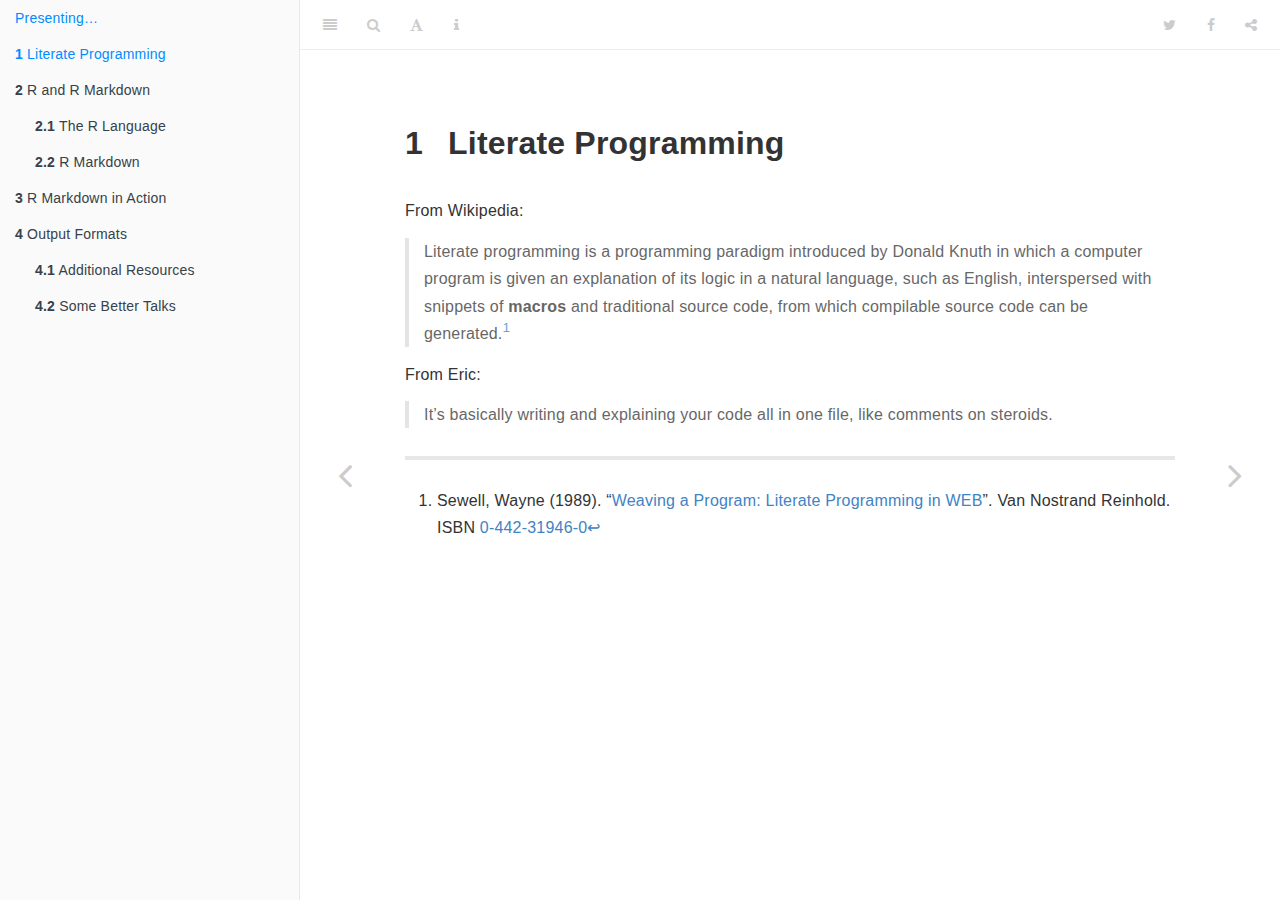
==== commit 9888a427: "Add YouTube videos to final page" ====
--- a/docs/literate-programming.html
+++ b/docs/literate-programming.html
@@ -116,7 +116,7 @@
 code span.wa { color: #60a0b0; font-weight: bold; font-style: italic; } /* Warning */
 </style>
 
-<link rel="stylesheet" href="style/caption.css" type="text/css" />
+<link rel="stylesheet" href="src/style/caption.css" type="text/css" />
 </head>
 
 <body>
@@ -136,7 +136,10 @@
 <li class="chapter" data-level="2.2" data-path="r-and-r-markdown.html"><a href="r-and-r-markdown.html#r-markdown"><i class="fa fa-check"></i><b>2.2</b> R Markdown</a></li>
 </ul></li>
 <li class="chapter" data-level="3" data-path="r-markdown-in-action.html"><a href="r-markdown-in-action.html"><i class="fa fa-check"></i><b>3</b> R Markdown in Action</a></li>
-<li class="chapter" data-level="4" data-path="output-formats.html"><a href="output-formats.html"><i class="fa fa-check"></i><b>4</b> Output Formats</a></li>
+<li class="chapter" data-level="4" data-path="output-formats.html"><a href="output-formats.html"><i class="fa fa-check"></i><b>4</b> Output Formats</a><ul>
+<li class="chapter" data-level="4.1" data-path="output-formats.html"><a href="output-formats.html#additional-resources"><i class="fa fa-check"></i><b>4.1</b> Additional Resources</a></li>
+<li class="chapter" data-level="4.2" data-path="output-formats.html"><a href="output-formats.html#some-better-talks"><i class="fa fa-check"></i><b>4.2</b> Some Better Talks</a></li>
+</ul></li>
 </ul>
 
       </nav>
--- a/docs/src/style/caption.css
+++ b/docs/src/style/caption.css
@@ -0,0 +1,4 @@
+.caption{
+  font-size: .75em;
+  font-style: italic;
+}